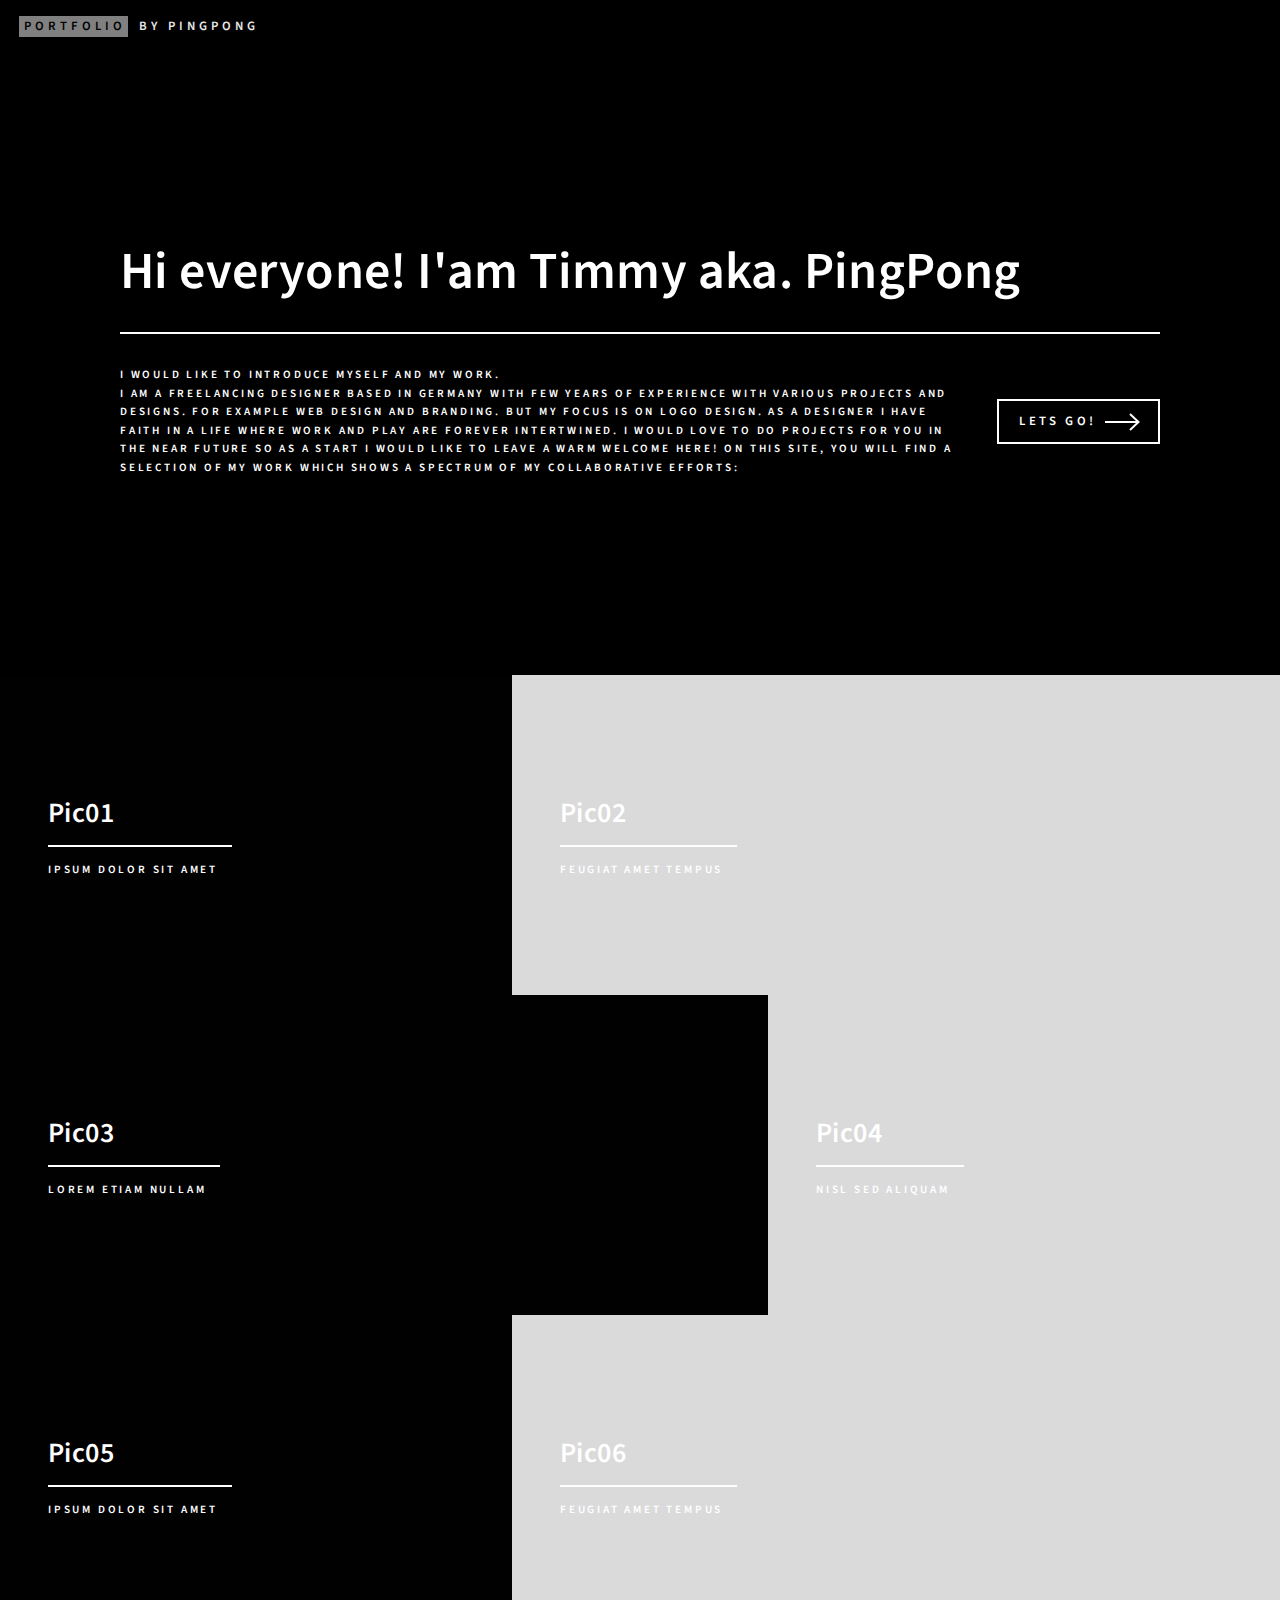
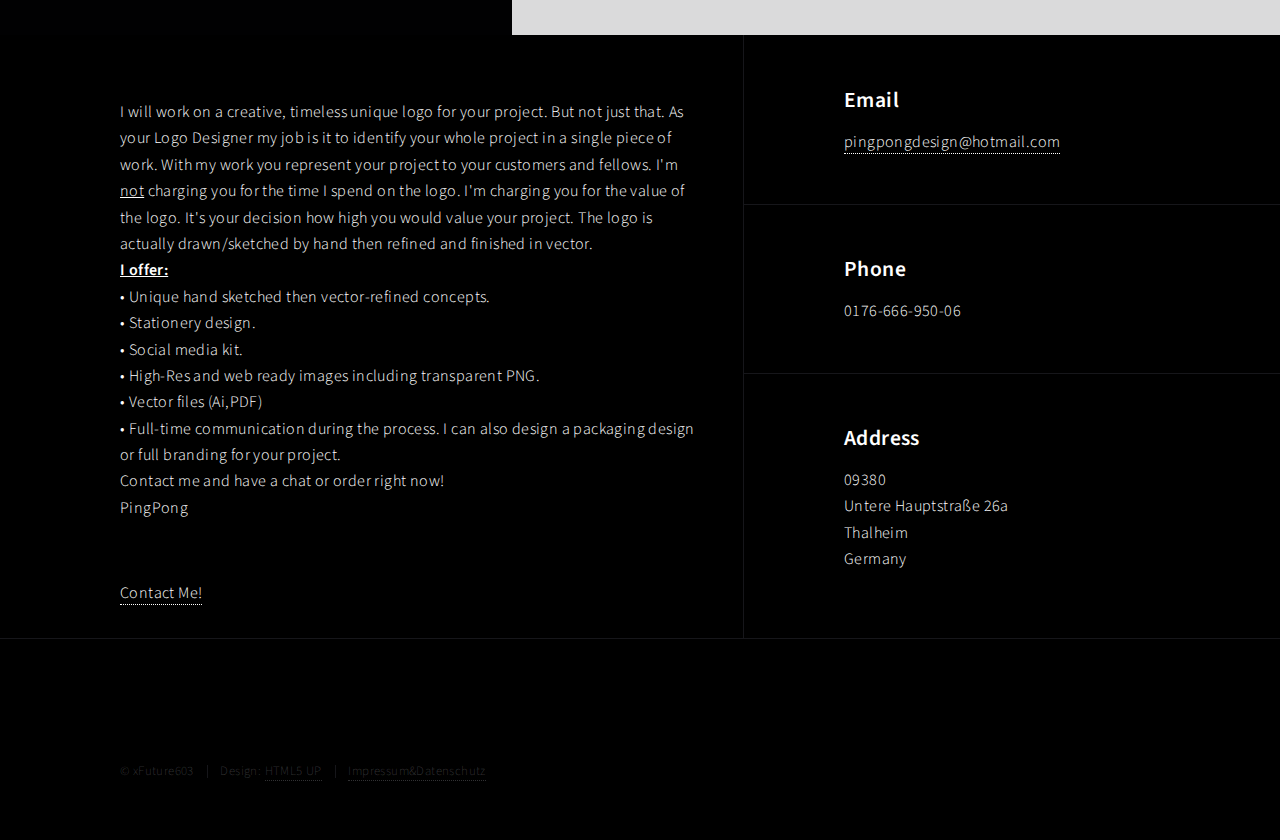
==== index.html @ eb021170 "made some final changes" ====
<!DOCTYPE HTML>
<html>
<head>
    <title>PingPong Designs</title>
	<meta charset="utf-8" />
    <meta name="viewport" content="width=device-width, initial-scale=1, user-scalable=no" />
    <meta name="Editor" content="Daniel 'xFuture' Uhlmann"/>
    <link rel="stylesheet" href="assets/css/main.css" />
    <link rel="shortcut icon" href="images/pingpongfav.ico">
</head>
<body>
    <!-- Wrapper -->
    <div id="wrapper">
    
    <!-- Header -->
	<header id="header" class="alt">
        <a href="index.html" class="logo"><strong>Portfolio</strong> <span>by PingPong</span></a>
    </header>
    
    <!-- Banner -->
    <section id="banner" class="major">
            <div class="inner">
                <header class="major">
                    <h1>Hi everyone!
                        I'am Timmy aka. PingPong</h1>
                </header>
                <div class="content">
                    <p>I would like to introduce myself and my work.
                        <br />
                        I am a freelancing designer based in Germany with
                        few years of experience with various projects and designs. For example web design and branding.
                        But my focus is on logo design.
                        As a Designer I have faith in a life where work and play are forever intertwined.
                        I would love to do projects for you in the near future so as a start I would like to leave a warm welcome here!

                        On this site, you will find a selection of my work which shows a spectrum of my collaborative efforts:</p>
                    <ul class="actions">
                        <li><a href="#one" class="button next scrolly">Lets Go!</a></li>
                    </ul>
                </div>
            </div>
    </section>

    <!-- Main_Teil -->
    <div id="main">

            <!-- Eins -->
                <section id="one" class="tiles">
                    <article>
                        <span class="image">
                            <img src="images/pic01.png" alt="Picture 01" />
                        </span>
                        <header class="major">
                            <h3><a class="link">Pic01</a></h3>
                            <p>Ipsum dolor sit amet</p>
                        </header>
                    </article>
                    <article>
                        <span class="image">
                            <img src="images/pic02.png" alt="" />
                        </span>
                        <header class="major">
                            <h3><a class="link">Pic02</a></h3>
                            <p>feugiat amet tempus</p>
                        </header>
                    </article>
                    <article>
                        <span class="image">
                            <img src="images/pic03.jpg" alt="" />
                        </span>
                        <header class="major">
                            <h3><a class="link">Pic03</a></h3>
                            <p>Lorem etiam nullam</p>
                        </header>
                    </article>
                    <article>
                        <span class="image">
                            <img src="images/pic04.jpg" alt="" />
                        </span>
                        <header class="major">
                            <h3><a class="link">Pic04</a></h3>
                            <p>Nisl sed aliquam</p>
                        </header>
                    </article>
                    <article>
                        <span class="image">
                            <img src="images/pic05.jpg" alt="" />
                        </span>
                        <header class="major">
                            <h3><a class="link">Pic05</a></h3>
                            <p>Ipsum dolor sit amet</p>
                        </header>
                    </article>
                    <article>
                        <span class="image">
                            <img src="images/pic06.jpg" alt="" />
                        </span>
                        <header class="major">
                            <h3><a class="link">Pic06</a></h3>
                            <p>Feugiat amet tempus</p>
                        </header>
                    </article>
                </section>

        </div>
				<!-- Contact -->
                <section id="contact" style="
                background-color: #000000">
					<div class="inner">
						<section>
                            <div class="text">
                                <p>I will work on a creative, timeless unique logo for your project.

                                    But not just that.
                                    As your Logo Designer my job is it to identify your whole project in a single piece of work. 
                                    With my work you represent your project to your customers and fellows.
                                    I'm <u>not</u> charging you for the time I spend on the logo.
                                    I'm charging you for the value of the logo.
                                    It's your decision how high you would value your project.
                                    
                                    The logo is actually drawn/sketched by hand then refined and finished in vector.
                                    <br><strong><u>I offer:</u></strong><br>
                                    • Unique hand sketched then vector-refined concepts.</br>
                                    • Stationery design.<br>
                                    • Social media kit.</br>
                                    • High-Res and web ready images including transparent PNG.<br>
                                    • Vector files (Ai,PDF)</br>
                                    • Full-time communication during the process.
                                    
                                    I can also design a packaging design or full branding for your project.<br>
                                    
                                    Contact me and have a chat or order right now!<br>
                                    PingPong</p></br>
                            <!--<form action="mailto:pingpongdesign@hotmail.com" method="GET">-->
                            <a href="mailto:pingpongdesign@hotmail.com?subject=I%20just%20wanna%20says%20Hi!&amp;body=Let%20me%20know%20what%20you%20think..." class="btn btn-primary btn-round">
                                    <i class="fa fa-envelope"></i> Contact Me!
                            </a>
                                <!--<input type="submit" value="Write me an email!" />-->
                            <!--</form>-->

						</section>
						<section class="split">
							<section>
								<div class="contact-method">
									<span class="icon alt fa-envelope"></span>
									<h3>Email</h3>
									<a target="_top" href="mailto:pingpongdesign@hotmail.com">pingpongdesign@hotmail.com</a>
								</div>
							</section>
						<section>
								<div class="contact-method">
									<span class="icon alt fa-phone"></span>
									<h3>Phone</h3>
									<span>0176-666-950-06</span>
								</div>
						</section>
						<section>
								<div class="contact-method">
									<span class="icon alt fa-home"></span>
								    <h3>Address</h3>
									<span>09380 <br>Untere Hauptstraße 26a <br />
									Thalheim           <br />
									Germany</span>
								</div>
						</section>
						</section>
					</div>
                </section>
                
                <!-- Footer -->
				<footer id="footer" style="
                background-color: #000000">
                        <div class="inner">
                            <ul class="icons">
                                <li><a href="https://twitter.com/timmee_y" class="icon alt fa-twitter"><span class="label">Twitter</span></a></li>
                                <li><a href="https://www.instagram.com/pingpong_design" class="icon alt fa-instagram"><span class="label">Instagram</span></a></li>
                            </ul>
                            <ul class="copyright">
                                 <li>&copy; xFuture603</li><li>Design: <a href="https://html5up.net">HTML5 UP</a></li><li><a href="impressum.html">Impressum&Datenschutz</a>
                            </ul>
                        </div>
                </footer>
    
    </div>

    <!-- Scripts -->
	<script src="assets/js/jquery.min.js"></script>
	<script src="assets/js/jquery.scrolly.min.js"></script>
	<script src="assets/js/jquery.scrollex.min.js"></script>
	<script src="assets/js/skel.min.js"></script>
	<script src="assets/js/util.js"></script>
    <script src="assets/js/main.js"></script>

</body>
</html>
---- assets/css/main.css ----
@import url(font-awesome.min.css);
@import url("https://fonts.googleapis.com/css?family=Source+Sans+Pro:300,300italic,600,600italic");


/* Reset */

	html, body, div, span, applet, object, iframe, h1, h2, h3, h4, h5, h6, p, blockquote, pre, a, abbr, acronym, address, big, cite, code, del, dfn, em, img, ins, kbd, q, s, samp, small, strike, strong, sub, sup, tt, var, b, u, i, center, dl, dt, dd, ol, ul, li, fieldset, form, label, legend, table, caption, tbody, tfoot, thead, tr, th, td, article, aside, canvas, details, embed, figure, figcaption, footer, header, hgroup, menu, nav, output, ruby, section, summary, time, mark, audio, video {
		margin: 0;
		padding: 0;
		border: 0;
		font-size: 100%;
		font: inherit;
		vertical-align: baseline;
	}

	article, aside, details, figcaption, figure, footer, header, hgroup, menu, nav, section {
		display: block;
	}

	body {
		line-height: 1;
	}

	ol, ul {
		list-style: none;
	}

	blockquote, q {
		quotes: none;
	}

	blockquote:before, blockquote:after, q:before, q:after {
		content: '';
		content: none;
	}

	table {
		border-collapse: collapse;
		border-spacing: 0;
	}

	body {
		-webkit-text-size-adjust: none;
	}

/* Box Model */

	*, *:before, *:after {
		-moz-box-sizing: border-box;
		-webkit-box-sizing: border-box;
		box-sizing: border-box;
	}

/* Grid */

	.row {
		border-bottom: solid 1px transparent;
		-moz-box-sizing: border-box;
		-webkit-box-sizing: border-box;
		box-sizing: border-box;
	}

	.row > * {
		float: left;
		-moz-box-sizing: border-box;
		-webkit-box-sizing: border-box;
		box-sizing: border-box;
	}

	.row:after, .row:before {
		content: '';
		display: block;
		clear: both;
		height: 0;
	}

	.row.uniform > * > :first-child {
		margin-top: 0;
	}

	.row.uniform > * > :last-child {
		margin-bottom: 0;
	}

	.row.\30 \25 > * {
		padding: 0 0 0 0em;
	}

	.row.\30 \25 {
		margin: 0 0 -1px 0em;
	}

	.row.uniform.\30 \25 > * {
		padding: 0em 0 0 0em;
	}

	.row.uniform.\30 \25 {
		margin: 0em 0 -1px 0em;
	}

	.row > * {
		padding: 0 0 0 2em;
	}

	.row {
		margin: 0 0 -1px -2em;
	}

	.row.uniform > * {
		padding: 2em 0 0 2em;
	}

	.row.uniform {
		margin: -2em 0 -1px -2em;
	}

	.row.\32 00\25 > * {
		padding: 0 0 0 4em;
	}

	.row.\32 00\25 {
		margin: 0 0 -1px -4em;
	}

	.row.uniform.\32 00\25 > * {
		padding: 4em 0 0 4em;
	}

	.row.uniform.\32 00\25 {
		margin: -4em 0 -1px -4em;
	}

	.row.\31 50\25 > * {
		padding: 0 0 0 3em;
	}

	.row.\31 50\25 {
		margin: 0 0 -1px -3em;
	}

	.row.uniform.\31 50\25 > * {
		padding: 3em 0 0 3em;
	}

	.row.uniform.\31 50\25 {
		margin: -3em 0 -1px -3em;
	}

	.row.\35 0\25 > * {
		padding: 0 0 0 1em;
	}

	.row.\35 0\25 {
		margin: 0 0 -1px -1em;
	}

	.row.uniform.\35 0\25 > * {
		padding: 1em 0 0 1em;
	}

	.row.uniform.\35 0\25 {
		margin: -1em 0 -1px -1em;
	}

	.row.\32 5\25 > * {
		padding: 0 0 0 0.5em;
	}

	.row.\32 5\25 {
		margin: 0 0 -1px -0.5em;
	}

	.row.uniform.\32 5\25 > * {
		padding: 0.5em 0 0 0.5em;
	}

	.row.uniform.\32 5\25 {
		margin: -0.5em 0 -1px -0.5em;
	}

	.\31 2u, .\31 2u\24 {
		width: 100%;
		clear: none;
		margin-left: 0;
	}

	.\31 1u, .\31 1u\24 {
		width: 91.6666666667%;
		clear: none;
		margin-left: 0;
	}

	.\31 0u, .\31 0u\24 {
		width: 83.3333333333%;
		clear: none;
		margin-left: 0;
	}

	.\39 u, .\39 u\24 {
		width: 75%;
		clear: none;
		margin-left: 0;
	}

	.\38 u, .\38 u\24 {
		width: 66.6666666667%;
		clear: none;
		margin-left: 0;
	}

	.\37 u, .\37 u\24 {
		width: 58.3333333333%;
		clear: none;
		margin-left: 0;
	}

	.\36 u, .\36 u\24 {
		width: 50%;
		clear: none;
		margin-left: 0;
	}

	.\35 u, .\35 u\24 {
		width: 41.6666666667%;
		clear: none;
		margin-left: 0;
	}

	.\34 u, .\34 u\24 {
		width: 33.3333333333%;
		clear: none;
		margin-left: 0;
	}

	.\33 u, .\33 u\24 {
		width: 25%;
		clear: none;
		margin-left: 0;
	}

	.\32 u, .\32 u\24 {
		width: 16.6666666667%;
		clear: none;
		margin-left: 0;
	}

	.\31 u, .\31 u\24 {
		width: 8.3333333333%;
		clear: none;
		margin-left: 0;
	}

	.\31 2u\24 + *,
	.\31 1u\24 + *,
	.\31 0u\24 + *,
	.\39 u\24 + *,
	.\38 u\24 + *,
	.\37 u\24 + *,
	.\36 u\24 + *,
	.\35 u\24 + *,
	.\34 u\24 + *,
	.\33 u\24 + *,
	.\32 u\24 + *,
	.\31 u\24 + * {
		clear: left;
	}

	.\-11u {
		margin-left: 91.66667%;
	}

	.\-10u {
		margin-left: 83.33333%;
	}

	.\-9u {
		margin-left: 75%;
	}

	.\-8u {
		margin-left: 66.66667%;
	}

	.\-7u {
		margin-left: 58.33333%;
	}

	.\-6u {
		margin-left: 50%;
	}

	.\-5u {
		margin-left: 41.66667%;
	}

	.\-4u {
		margin-left: 33.33333%;
	}

	.\-3u {
		margin-left: 25%;
	}

	.\-2u {
		margin-left: 16.66667%;
	}

	.\-1u {
		margin-left: 8.33333%;
	}

	@media screen and (max-width: 1680px) {

		.row > * {
			padding: 0 0 0 2em;
		}

		.row {
			margin: 0 0 -1px -2em;
		}

		.row.uniform > * {
			padding: 2em 0 0 2em;
		}

		.row.uniform {
			margin: -2em 0 -1px -2em;
		}

		.row.\32 00\25 > * {
			padding: 0 0 0 4em;
		}

		.row.\32 00\25 {
			margin: 0 0 -1px -4em;
		}

		.row.uniform.\32 00\25 > * {
			padding: 4em 0 0 4em;
		}

		.row.uniform.\32 00\25 {
			margin: -4em 0 -1px -4em;
		}

		.row.\31 50\25 > * {
			padding: 0 0 0 3em;
		}

		.row.\31 50\25 {
			margin: 0 0 -1px -3em;
		}

		.row.uniform.\31 50\25 > * {
			padding: 3em 0 0 3em;
		}

		.row.uniform.\31 50\25 {
			margin: -3em 0 -1px -3em;
		}

		.row.\35 0\25 > * {
			padding: 0 0 0 1em;
		}

		.row.\35 0\25 {
			margin: 0 0 -1px -1em;
		}

		.row.uniform.\35 0\25 > * {
			padding: 1em 0 0 1em;
		}

		.row.uniform.\35 0\25 {
			margin: -1em 0 -1px -1em;
		}

		.row.\32 5\25 > * {
			padding: 0 0 0 0.5em;
		}

		.row.\32 5\25 {
			margin: 0 0 -1px -0.5em;
		}

		.row.uniform.\32 5\25 > * {
			padding: 0.5em 0 0 0.5em;
		}

		.row.uniform.\32 5\25 {
			margin: -0.5em 0 -1px -0.5em;
		}

		.\31 2u\28xlarge\29, .\31 2u\24\28xlarge\29 {
			width: 100%;
			clear: none;
			margin-left: 0;
		}

		.\31 1u\28xlarge\29, .\31 1u\24\28xlarge\29 {
			width: 91.6666666667%;
			clear: none;
			margin-left: 0;
		}

		.\31 0u\28xlarge\29, .\31 0u\24\28xlarge\29 {
			width: 83.3333333333%;
			clear: none;
			margin-left: 0;
		}

		.\39 u\28xlarge\29, .\39 u\24\28xlarge\29 {
			width: 75%;
			clear: none;
			margin-left: 0;
		}

		.\38 u\28xlarge\29, .\38 u\24\28xlarge\29 {
			width: 66.6666666667%;
			clear: none;
			margin-left: 0;
		}

		.\37 u\28xlarge\29, .\37 u\24\28xlarge\29 {
			width: 58.3333333333%;
			clear: none;
			margin-left: 0;
		}

		.\36 u\28xlarge\29, .\36 u\24\28xlarge\29 {
			width: 50%;
			clear: none;
			margin-left: 0;
		}

		.\35 u\28xlarge\29, .\35 u\24\28xlarge\29 {
			width: 41.6666666667%;
			clear: none;
			margin-left: 0;
		}

		.\34 u\28xlarge\29, .\34 u\24\28xlarge\29 {
			width: 33.3333333333%;
			clear: none;
			margin-left: 0;
		}

		.\33 u\28xlarge\29, .\33 u\24\28xlarge\29 {
			width: 25%;
			clear: none;
			margin-left: 0;
		}

		.\32 u\28xlarge\29, .\32 u\24\28xlarge\29 {
			width: 16.6666666667%;
			clear: none;
			margin-left: 0;
		}

		.\31 u\28xlarge\29, .\31 u\24\28xlarge\29 {
			width: 8.3333333333%;
			clear: none;
			margin-left: 0;
		}

		.\31 2u\24\28xlarge\29 + *,
		.\31 1u\24\28xlarge\29 + *,
		.\31 0u\24\28xlarge\29 + *,
		.\39 u\24\28xlarge\29 + *,
		.\38 u\24\28xlarge\29 + *,
		.\37 u\24\28xlarge\29 + *,
		.\36 u\24\28xlarge\29 + *,
		.\35 u\24\28xlarge\29 + *,
		.\34 u\24\28xlarge\29 + *,
		.\33 u\24\28xlarge\29 + *,
		.\32 u\24\28xlarge\29 + *,
		.\31 u\24\28xlarge\29 + * {
			clear: left;
		}

		.\-11u\28xlarge\29 {
			margin-left: 91.66667%;
		}

		.\-10u\28xlarge\29 {
			margin-left: 83.33333%;
		}

		.\-9u\28xlarge\29 {
			margin-left: 75%;
		}

		.\-8u\28xlarge\29 {
			margin-left: 66.66667%;
		}

		.\-7u\28xlarge\29 {
			margin-left: 58.33333%;
		}

		.\-6u\28xlarge\29 {
			margin-left: 50%;
		}

		.\-5u\28xlarge\29 {
			margin-left: 41.66667%;
		}

		.\-4u\28xlarge\29 {
			margin-left: 33.33333%;
		}

		.\-3u\28xlarge\29 {
			margin-left: 25%;
		}

		.\-2u\28xlarge\29 {
			margin-left: 16.66667%;
		}

		.\-1u\28xlarge\29 {
			margin-left: 8.33333%;
		}

	}

	@media screen and (max-width: 1280px) {

		.row > * {
			padding: 0 0 0 1.5em;
		}

		.row {
			margin: 0 0 -1px -1.5em;
		}

		.row.uniform > * {
			padding: 1.5em 0 0 1.5em;
		}

		.row.uniform {
			margin: -1.5em 0 -1px -1.5em;
		}

		.row.\32 00\25 > * {
			padding: 0 0 0 3em;
		}

		.row.\32 00\25 {
			margin: 0 0 -1px -3em;
		}

		.row.uniform.\32 00\25 > * {
			padding: 3em 0 0 3em;
		}

		.row.uniform.\32 00\25 {
			margin: -3em 0 -1px -3em;
		}

		.row.\31 50\25 > * {
			padding: 0 0 0 2.25em;
		}

		.row.\31 50\25 {
			margin: 0 0 -1px -2.25em;
		}

		.row.uniform.\31 50\25 > * {
			padding: 2.25em 0 0 2.25em;
		}

		.row.uniform.\31 50\25 {
			margin: -2.25em 0 -1px -2.25em;
		}

		.row.\35 0\25 > * {
			padding: 0 0 0 0.75em;
		}

		.row.\35 0\25 {
			margin: 0 0 -1px -0.75em;
		}

		.row.uniform.\35 0\25 > * {
			padding: 0.75em 0 0 0.75em;
		}

		.row.uniform.\35 0\25 {
			margin: -0.75em 0 -1px -0.75em;
		}

		.row.\32 5\25 > * {
			padding: 0 0 0 0.375em;
		}

		.row.\32 5\25 {
			margin: 0 0 -1px -0.375em;
		}

		.row.uniform.\32 5\25 > * {
			padding: 0.375em 0 0 0.375em;
		}

		.row.uniform.\32 5\25 {
			margin: -0.375em 0 -1px -0.375em;
		}

		.\31 2u\28large\29, .\31 2u\24\28large\29 {
			width: 100%;
			clear: none;
			margin-left: 0;
		}

		.\31 1u\28large\29, .\31 1u\24\28large\29 {
			width: 91.6666666667%;
			clear: none;
			margin-left: 0;
		}

		.\31 0u\28large\29, .\31 0u\24\28large\29 {
			width: 83.3333333333%;
			clear: none;
			margin-left: 0;
		}

		.\39 u\28large\29, .\39 u\24\28large\29 {
			width: 75%;
			clear: none;
			margin-left: 0;
		}

		.\38 u\28large\29, .\38 u\24\28large\29 {
			width: 66.6666666667%;
			clear: none;
			margin-left: 0;
		}

		.\37 u\28large\29, .\37 u\24\28large\29 {
			width: 58.3333333333%;
			clear: none;
			margin-left: 0;
		}

		.\36 u\28large\29, .\36 u\24\28large\29 {
			width: 50%;
			clear: none;
			margin-left: 0;
		}

		.\35 u\28large\29, .\35 u\24\28large\29 {
			width: 41.6666666667%;
			clear: none;
			margin-left: 0;
		}

		.\34 u\28large\29, .\34 u\24\28large\29 {
			width: 33.3333333333%;
			clear: none;
			margin-left: 0;
		}

		.\33 u\28large\29, .\33 u\24\28large\29 {
			width: 25%;
			clear: none;
			margin-left: 0;
		}

		.\32 u\28large\29, .\32 u\24\28large\29 {
			width: 16.6666666667%;
			clear: none;
			margin-left: 0;
		}

		.\31 u\28large\29, .\31 u\24\28large\29 {
			width: 8.3333333333%;
			clear: none;
			margin-left: 0;
		}

		.\31 2u\24\28large\29 + *,
		.\31 1u\24\28large\29 + *,
		.\31 0u\24\28large\29 + *,
		.\39 u\24\28large\29 + *,
		.\38 u\24\28large\29 + *,
		.\37 u\24\28large\29 + *,
		.\36 u\24\28large\29 + *,
		.\35 u\24\28large\29 + *,
		.\34 u\24\28large\29 + *,
		.\33 u\24\28large\29 + *,
		.\32 u\24\28large\29 + *,
		.\31 u\24\28large\29 + * {
			clear: left;
		}

		.\-11u\28large\29 {
			margin-left: 91.66667%;
		}

		.\-10u\28large\29 {
			margin-left: 83.33333%;
		}

		.\-9u\28large\29 {
			margin-left: 75%;
		}

		.\-8u\28large\29 {
			margin-left: 66.66667%;
		}

		.\-7u\28large\29 {
			margin-left: 58.33333%;
		}

		.\-6u\28large\29 {
			margin-left: 50%;
		}

		.\-5u\28large\29 {
			margin-left: 41.66667%;
		}

		.\-4u\28large\29 {
			margin-left: 33.33333%;
		}

		.\-3u\28large\29 {
			margin-left: 25%;
		}

		.\-2u\28large\29 {
			margin-left: 16.66667%;
		}

		.\-1u\28large\29 {
			margin-left: 8.33333%;
		}

	}

	@media screen and (max-width: 980px) {

		.row > * {
			padding: 0 0 0 1.5em;
		}

		.row {
			margin: 0 0 -1px -1.5em;
		}

		.row.uniform > * {
			padding: 1.5em 0 0 1.5em;
		}

		.row.uniform {
			margin: -1.5em 0 -1px -1.5em;
		}

		.row.\32 00\25 > * {
			padding: 0 0 0 3em;
		}

		.row.\32 00\25 {
			margin: 0 0 -1px -3em;
		}

		.row.uniform.\32 00\25 > * {
			padding: 3em 0 0 3em;
		}

		.row.uniform.\32 00\25 {
			margin: -3em 0 -1px -3em;
		}

		.row.\31 50\25 > * {
			padding: 0 0 0 2.25em;
		}

		.row.\31 50\25 {
			margin: 0 0 -1px -2.25em;
		}

		.row.uniform.\31 50\25 > * {
			padding: 2.25em 0 0 2.25em;
		}

		.row.uniform.\31 50\25 {
			margin: -2.25em 0 -1px -2.25em;
		}

		.row.\35 0\25 > * {
			padding: 0 0 0 0.75em;
		}

		.row.\35 0\25 {
			margin: 0 0 -1px -0.75em;
		}

		.row.uniform.\35 0\25 > * {
			padding: 0.75em 0 0 0.75em;
		}

		.row.uniform.\35 0\25 {
			margin: -0.75em 0 -1px -0.75em;
		}

		.row.\32 5\25 > * {
			padding: 0 0 0 0.375em;
		}

		.row.\32 5\25 {
			margin: 0 0 -1px -0.375em;
		}

		.row.uniform.\32 5\25 > * {
			padding: 0.375em 0 0 0.375em;
		}

		.row.uniform.\32 5\25 {
			margin: -0.375em 0 -1px -0.375em;
		}

		.\31 2u\28medium\29, .\31 2u\24\28medium\29 {
			width: 100%;
			clear: none;
			margin-left: 0;
		}

		.\31 1u\28medium\29, .\31 1u\24\28medium\29 {
			width: 91.6666666667%;
			clear: none;
			margin-left: 0;
		}

		.\31 0u\28medium\29, .\31 0u\24\28medium\29 {
			width: 83.3333333333%;
			clear: none;
			margin-left: 0;
		}

		.\39 u\28medium\29, .\39 u\24\28medium\29 {
			width: 75%;
			clear: none;
			margin-left: 0;
		}

		.\38 u\28medium\29, .\38 u\24\28medium\29 {
			width: 66.6666666667%;
			clear: none;
			margin-left: 0;
		}

		.\37 u\28medium\29, .\37 u\24\28medium\29 {
			width: 58.3333333333%;
			clear: none;
			margin-left: 0;
		}

		.\36 u\28medium\29, .\36 u\24\28medium\29 {
			width: 50%;
			clear: none;
			margin-left: 0;
		}

		.\35 u\28medium\29, .\35 u\24\28medium\29 {
			width: 41.6666666667%;
			clear: none;
			margin-left: 0;
		}

		.\34 u\28medium\29, .\34 u\24\28medium\29 {
			width: 33.3333333333%;
			clear: none;
			margin-left: 0;
		}

		.\33 u\28medium\29, .\33 u\24\28medium\29 {
			width: 25%;
			clear: none;
			margin-left: 0;
		}

		.\32 u\28medium\29, .\32 u\24\28medium\29 {
			width: 16.6666666667%;
			clear: none;
			margin-left: 0;
		}

		.\31 u\28medium\29, .\31 u\24\28medium\29 {
			width: 8.3333333333%;
			clear: none;
			margin-left: 0;
		}

		.\31 2u\24\28medium\29 + *,
		.\31 1u\24\28medium\29 + *,
		.\31 0u\24\28medium\29 + *,
		.\39 u\24\28medium\29 + *,
		.\38 u\24\28medium\29 + *,
		.\37 u\24\28medium\29 + *,
		.\36 u\24\28medium\29 + *,
		.\35 u\24\28medium\29 + *,
		.\34 u\24\28medium\29 + *,
		.\33 u\24\28medium\29 + *,
		.\32 u\24\28medium\29 + *,
		.\31 u\24\28medium\29 + * {
			clear: left;
		}

		.\-11u\28medium\29 {
			margin-left: 91.66667%;
		}

		.\-10u\28medium\29 {
			margin-left: 83.33333%;
		}

		.\-9u\28medium\29 {
			margin-left: 75%;
		}

		.\-8u\28medium\29 {
			margin-left: 66.66667%;
		}

		.\-7u\28medium\29 {
			margin-left: 58.33333%;
		}

		.\-6u\28medium\29 {
			margin-left: 50%;
		}

		.\-5u\28medium\29 {
			margin-left: 41.66667%;
		}

		.\-4u\28medium\29 {
			margin-left: 33.33333%;
		}

		.\-3u\28medium\29 {
			margin-left: 25%;
		}

		.\-2u\28medium\29 {
			margin-left: 16.66667%;
		}

		.\-1u\28medium\29 {
			margin-left: 8.33333%;
		}

	}

	@media screen and (max-width: 736px) {

		.row > * {
			padding: 0 0 0 1.25em;
		}

		.row {
			margin: 0 0 -1px -1.25em;
		}

		.row.uniform > * {
			padding: 1.25em 0 0 1.25em;
		}

		.row.uniform {
			margin: -1.25em 0 -1px -1.25em;
		}

		.row.\32 00\25 > * {
			padding: 0 0 0 2.5em;
		}

		.row.\32 00\25 {
			margin: 0 0 -1px -2.5em;
		}

		.row.uniform.\32 00\25 > * {
			padding: 2.5em 0 0 2.5em;
		}

		.row.uniform.\32 00\25 {
			margin: -2.5em 0 -1px -2.5em;
		}

		.row.\31 50\25 > * {
			padding: 0 0 0 1.875em;
		}

		.row.\31 50\25 {
			margin: 0 0 -1px -1.875em;
		}

		.row.uniform.\31 50\25 > * {
			padding: 1.875em 0 0 1.875em;
		}

		.row.uniform.\31 50\25 {
			margin: -1.875em 0 -1px -1.875em;
		}

		.row.\35 0\25 > * {
			padding: 0 0 0 0.625em;
		}

		.row.\35 0\25 {
			margin: 0 0 -1px -0.625em;
		}

		.row.uniform.\35 0\25 > * {
			padding: 0.625em 0 0 0.625em;
		}

		.row.uniform.\35 0\25 {
			margin: -0.625em 0 -1px -0.625em;
		}

		.row.\32 5\25 > * {
			padding: 0 0 0 0.3125em;
		}

		.row.\32 5\25 {
			margin: 0 0 -1px -0.3125em;
		}

		.row.uniform.\32 5\25 > * {
			padding: 0.3125em 0 0 0.3125em;
		}

		.row.uniform.\32 5\25 {
			margin: -0.3125em 0 -1px -0.3125em;
		}

		.\31 2u\28small\29, .\31 2u\24\28small\29 {
			width: 100%;
			clear: none;
			margin-left: 0;
		}

		.\31 1u\28small\29, .\31 1u\24\28small\29 {
			width: 91.6666666667%;
			clear: none;
			margin-left: 0;
		}

		.\31 0u\28small\29, .\31 0u\24\28small\29 {
			width: 83.3333333333%;
			clear: none;
			margin-left: 0;
		}

		.\39 u\28small\29, .\39 u\24\28small\29 {
			width: 75%;
			clear: none;
			margin-left: 0;
		}

		.\38 u\28small\29, .\38 u\24\28small\29 {
			width: 66.6666666667%;
			clear: none;
			margin-left: 0;
		}

		.\37 u\28small\29, .\37 u\24\28small\29 {
			width: 58.3333333333%;
			clear: none;
			margin-left: 0;
		}

		.\36 u\28small\29, .\36 u\24\28small\29 {
			width: 50%;
			clear: none;
			margin-left: 0;
		}

		.\35 u\28small\29, .\35 u\24\28small\29 {
			width: 41.6666666667%;
			clear: none;
			margin-left: 0;
		}

		.\34 u\28small\29, .\34 u\24\28small\29 {
			width: 33.3333333333%;
			clear: none;
			margin-left: 0;
		}

		.\33 u\28small\29, .\33 u\24\28small\29 {
			width: 25%;
			clear: none;
			margin-left: 0;
		}

		.\32 u\28small\29, .\32 u\24\28small\29 {
			width: 16.6666666667%;
			clear: none;
			margin-left: 0;
		}

		.\31 u\28small\29, .\31 u\24\28small\29 {
			width: 8.3333333333%;
			clear: none;
			margin-left: 0;
		}

		.\31 2u\24\28small\29 + *,
		.\31 1u\24\28small\29 + *,
		.\31 0u\24\28small\29 + *,
		.\39 u\24\28small\29 + *,
		.\38 u\24\28small\29 + *,
		.\37 u\24\28small\29 + *,
		.\36 u\24\28small\29 + *,
		.\35 u\24\28small\29 + *,
		.\34 u\24\28small\29 + *,
		.\33 u\24\28small\29 + *,
		.\32 u\24\28small\29 + *,
		.\31 u\24\28small\29 + * {
			clear: left;
		}

		.\-11u\28small\29 {
			margin-left: 91.66667%;
		}

		.\-10u\28small\29 {
			margin-left: 83.33333%;
		}

		.\-9u\28small\29 {
			margin-left: 75%;
		}

		.\-8u\28small\29 {
			margin-left: 66.66667%;
		}

		.\-7u\28small\29 {
			margin-left: 58.33333%;
		}

		.\-6u\28small\29 {
			margin-left: 50%;
		}

		.\-5u\28small\29 {
			margin-left: 41.66667%;
		}

		.\-4u\28small\29 {
			margin-left: 33.33333%;
		}

		.\-3u\28small\29 {
			margin-left: 25%;
		}

		.\-2u\28small\29 {
			margin-left: 16.66667%;
		}

		.\-1u\28small\29 {
			margin-left: 8.33333%;
		}

	}

	@media screen and (max-width: 480px) {

		.row > * {
			padding: 0 0 0 1.25em;
		}

		.row {
			margin: 0 0 -1px -1.25em;
		}

		.row.uniform > * {
			padding: 1.25em 0 0 1.25em;
		}

		.row.uniform {
			margin: -1.25em 0 -1px -1.25em;
		}

		.row.\32 00\25 > * {
			padding: 0 0 0 2.5em;
		}

		.row.\32 00\25 {
			margin: 0 0 -1px -2.5em;
		}

		.row.uniform.\32 00\25 > * {
			padding: 2.5em 0 0 2.5em;
		}

		.row.uniform.\32 00\25 {
			margin: -2.5em 0 -1px -2.5em;
		}

		.row.\31 50\25 > * {
			padding: 0 0 0 1.875em;
		}

		.row.\31 50\25 {
			margin: 0 0 -1px -1.875em;
		}

		.row.uniform.\31 50\25 > * {
			padding: 1.875em 0 0 1.875em;
		}

		.row.uniform.\31 50\25 {
			margin: -1.875em 0 -1px -1.875em;
		}

		.row.\35 0\25 > * {
			padding: 0 0 0 0.625em;
		}

		.row.\35 0\25 {
			margin: 0 0 -1px -0.625em;
		}

		.row.uniform.\35 0\25 > * {
			padding: 0.625em 0 0 0.625em;
		}

		.row.uniform.\35 0\25 {
			margin: -0.625em 0 -1px -0.625em;
		}

		.row.\32 5\25 > * {
			padding: 0 0 0 0.3125em;
		}

		.row.\32 5\25 {
			margin: 0 0 -1px -0.3125em;
		}

		.row.uniform.\32 5\25 > * {
			padding: 0.3125em 0 0 0.3125em;
		}

		.row.uniform.\32 5\25 {
			margin: -0.3125em 0 -1px -0.3125em;
		}

		.\31 2u\28xsmall\29, .\31 2u\24\28xsmall\29 {
			width: 100%;
			clear: none;
			margin-left: 0;
		}

		.\31 1u\28xsmall\29, .\31 1u\24\28xsmall\29 {
			width: 91.6666666667%;
			clear: none;
			margin-left: 0;
		}

		.\31 0u\28xsmall\29, .\31 0u\24\28xsmall\29 {
			width: 83.3333333333%;
			clear: none;
			margin-left: 0;
		}

		.\39 u\28xsmall\29, .\39 u\24\28xsmall\29 {
			width: 75%;
			clear: none;
			margin-left: 0;
		}

		.\38 u\28xsmall\29, .\38 u\24\28xsmall\29 {
			width: 66.6666666667%;
			clear: none;
			margin-left: 0;
		}

		.\37 u\28xsmall\29, .\37 u\24\28xsmall\29 {
			width: 58.3333333333%;
			clear: none;
			margin-left: 0;
		}

		.\36 u\28xsmall\29, .\36 u\24\28xsmall\29 {
			width: 50%;
			clear: none;
			margin-left: 0;
		}

		.\35 u\28xsmall\29, .\35 u\24\28xsmall\29 {
			width: 41.6666666667%;
			clear: none;
			margin-left: 0;
		}

		.\34 u\28xsmall\29, .\34 u\24\28xsmall\29 {
			width: 33.3333333333%;
			clear: none;
			margin-left: 0;
		}

		.\33 u\28xsmall\29, .\33 u\24\28xsmall\29 {
			width: 25%;
			clear: none;
			margin-left: 0;
		}

		.\32 u\28xsmall\29, .\32 u\24\28xsmall\29 {
			width: 16.6666666667%;
			clear: none;
			margin-left: 0;
		}

		.\31 u\28xsmall\29, .\31 u\24\28xsmall\29 {
			width: 8.3333333333%;
			clear: none;
			margin-left: 0;
		}

		.\31 2u\24\28xsmall\29 + *,
		.\31 1u\24\28xsmall\29 + *,
		.\31 0u\24\28xsmall\29 + *,
		.\39 u\24\28xsmall\29 + *,
		.\38 u\24\28xsmall\29 + *,
		.\37 u\24\28xsmall\29 + *,
		.\36 u\24\28xsmall\29 + *,
		.\35 u\24\28xsmall\29 + *,
		.\34 u\24\28xsmall\29 + *,
		.\33 u\24\28xsmall\29 + *,
		.\32 u\24\28xsmall\29 + *,
		.\31 u\24\28xsmall\29 + * {
			clear: left;
		}

		.\-11u\28xsmall\29 {
			margin-left: 91.66667%;
		}

		.\-10u\28xsmall\29 {
			margin-left: 83.33333%;
		}

		.\-9u\28xsmall\29 {
			margin-left: 75%;
		}

		.\-8u\28xsmall\29 {
			margin-left: 66.66667%;
		}

		.\-7u\28xsmall\29 {
			margin-left: 58.33333%;
		}

		.\-6u\28xsmall\29 {
			margin-left: 50%;
		}

		.\-5u\28xsmall\29 {
			margin-left: 41.66667%;
		}

		.\-4u\28xsmall\29 {
			margin-left: 33.33333%;
		}

		.\-3u\28xsmall\29 {
			margin-left: 25%;
		}

		.\-2u\28xsmall\29 {
			margin-left: 16.66667%;
		}

		.\-1u\28xsmall\29 {
			margin-left: 8.33333%;
		}

	}

	@media screen and (max-width: 360px) {

		.row > * {
			padding: 0 0 0 1.25em;
		}

		.row {
			margin: 0 0 -1px -1.25em;
		}

		.row.uniform > * {
			padding: 1.25em 0 0 1.25em;
		}

		.row.uniform {
			margin: -1.25em 0 -1px -1.25em;
		}

		.row.\32 00\25 > * {
			padding: 0 0 0 2.5em;
		}

		.row.\32 00\25 {
			margin: 0 0 -1px -2.5em;
		}

		.row.uniform.\32 00\25 > * {
			padding: 2.5em 0 0 2.5em;
		}

		.row.uniform.\32 00\25 {
			margin: -2.5em 0 -1px -2.5em;
		}

		.row.\31 50\25 > * {
			padding: 0 0 0 1.875em;
		}

		.row.\31 50\25 {
			margin: 0 0 -1px -1.875em;
		}

		.row.uniform.\31 50\25 > * {
			padding: 1.875em 0 0 1.875em;
		}

		.row.uniform.\31 50\25 {
			margin: -1.875em 0 -1px -1.875em;
		}

		.row.\35 0\25 > * {
			padding: 0 0 0 0.625em;
		}

		.row.\35 0\25 {
			margin: 0 0 -1px -0.625em;
		}

		.row.uniform.\35 0\25 > * {
			padding: 0.625em 0 0 0.625em;
		}

		.row.uniform.\35 0\25 {
			margin: -0.625em 0 -1px -0.625em;
		}

		.row.\32 5\25 > * {
			padding: 0 0 0 0.3125em;
		}

		.row.\32 5\25 {
			margin: 0 0 -1px -0.3125em;
		}

		.row.uniform.\32 5\25 > * {
			padding: 0.3125em 0 0 0.3125em;
		}

		.row.uniform.\32 5\25 {
			margin: -0.3125em 0 -1px -0.3125em;
		}

		.\31 2u\28xxsmall\29, .\31 2u\24\28xxsmall\29 {
			width: 100%;
			clear: none;
			margin-left: 0;
		}

		.\31 1u\28xxsmall\29, .\31 1u\24\28xxsmall\29 {
			width: 91.6666666667%;
			clear: none;
			margin-left: 0;
		}

		.\31 0u\28xxsmall\29, .\31 0u\24\28xxsmall\29 {
			width: 83.3333333333%;
			clear: none;
			margin-left: 0;
		}

		.\39 u\28xxsmall\29, .\39 u\24\28xxsmall\29 {
			width: 75%;
			clear: none;
			margin-left: 0;
		}

		.\38 u\28xxsmall\29, .\38 u\24\28xxsmall\29 {
			width: 66.6666666667%;
			clear: none;
			margin-left: 0;
		}

		.\37 u\28xxsmall\29, .\37 u\24\28xxsmall\29 {
			width: 58.3333333333%;
			clear: none;
			margin-left: 0;
		}

		.\36 u\28xxsmall\29, .\36 u\24\28xxsmall\29 {
			width: 50%;
			clear: none;
			margin-left: 0;
		}

		.\35 u\28xxsmall\29, .\35 u\24\28xxsmall\29 {
			width: 41.6666666667%;
			clear: none;
			margin-left: 0;
		}

		.\34 u\28xxsmall\29, .\34 u\24\28xxsmall\29 {
			width: 33.3333333333%;
			clear: none;
			margin-left: 0;
		}

		.\33 u\28xxsmall\29, .\33 u\24\28xxsmall\29 {
			width: 25%;
			clear: none;
			margin-left: 0;
		}

		.\32 u\28xxsmall\29, .\32 u\24\28xxsmall\29 {
			width: 16.6666666667%;
			clear: none;
			margin-left: 0;
		}

		.\31 u\28xxsmall\29, .\31 u\24\28xxsmall\29 {
			width: 8.3333333333%;
			clear: none;
			margin-left: 0;
		}

		.\31 2u\24\28xxsmall\29 + *,
		.\31 1u\24\28xxsmall\29 + *,
		.\31 0u\24\28xxsmall\29 + *,
		.\39 u\24\28xxsmall\29 + *,
		.\38 u\24\28xxsmall\29 + *,
		.\37 u\24\28xxsmall\29 + *,
		.\36 u\24\28xxsmall\29 + *,
		.\35 u\24\28xxsmall\29 + *,
		.\34 u\24\28xxsmall\29 + *,
		.\33 u\24\28xxsmall\29 + *,
		.\32 u\24\28xxsmall\29 + *,
		.\31 u\24\28xxsmall\29 + * {
			clear: left;
		}

		.\-11u\28xxsmall\29 {
			margin-left: 91.66667%;
		}

		.\-10u\28xxsmall\29 {
			margin-left: 83.33333%;
		}

		.\-9u\28xxsmall\29 {
			margin-left: 75%;
		}

		.\-8u\28xxsmall\29 {
			margin-left: 66.66667%;
		}

		.\-7u\28xxsmall\29 {
			margin-left: 58.33333%;
		}

		.\-6u\28xxsmall\29 {
			margin-left: 50%;
		}

		.\-5u\28xxsmall\29 {
			margin-left: 41.66667%;
		}

		.\-4u\28xxsmall\29 {
			margin-left: 33.33333%;
		}

		.\-3u\28xxsmall\29 {
			margin-left: 25%;
		}

		.\-2u\28xxsmall\29 {
			margin-left: 16.66667%;
		}

		.\-1u\28xxsmall\29 {
			margin-left: 8.33333%;
		}

	}

/* Basic */

	@-ms-viewport {
		width: device-width;
	}

	body {
		-ms-overflow-style: scrollbar;
	}

	@media screen and (max-width: 480px) {

		html, body {
			min-width: 320px;
		}

	}

	body {
		background: #000000;
	}

		body.is-loading *, body.is-loading *:before, body.is-loading *:after {
			-moz-animation: none !important;
			-webkit-animation: none !important;
			-ms-animation: none !important;
			animation: none !important;
			-moz-transition: none !important;
			-webkit-transition: none !important;
			-ms-transition: none !important;
			transition: none !important;
		}

/* Type */

	body, input, select, textarea {
		color: #ffffff;
		font-family: "Source Sans Pro", Helvetica, sans-serif;
		font-size: 17pt;
		font-weight: 300;
		letter-spacing: 0.025em;
		line-height: 1.65;
	}

		@media screen and (max-width: 1680px) {

			body, input, select, textarea {
				font-size: 14pt;
			}

		}

		@media screen and (max-width: 1280px) {

			body, input, select, textarea {
				font-size: 12pt;
			}

		}

		@media screen and (max-width: 360px) {

			body, input, select, textarea {
				font-size: 11pt;
			}

		}

	a {
		-moz-transition: color 0.2s ease-in-out, border-bottom-color 0.2s ease-in-out;
		-webkit-transition: color 0.2s ease-in-out, border-bottom-color 0.2s ease-in-out;
		-ms-transition: color 0.2s ease-in-out, border-bottom-color 0.2s ease-in-out;
		transition: color 0.2s ease-in-out, border-bottom-color 0.2s ease-in-out;
		border-bottom: dotted 1px;
		color: inherit;
		text-decoration: none;
	}

		a:hover {
			border-bottom-color: transparent;
			color: #E8E8E8 !important;
		}

		a:active {
			color: #000000 !important;
		}

	strong, b {
		color: #ffffff;
		font-weight: 600;
	}

	em, i {
		font-style: italic;
	}

	p {
		margin: 0 0 2em 0;
	}

	h1, h2, h3, h4, h5, h6 {
		color: #ffffff;
		font-weight: 600;
		line-height: 1.65;
		margin: 0 0 1em 0;
	}

		h1 a, h2 a, h3 a, h4 a, h5 a, h6 a {
			color: inherit;
			border-bottom: 0;
		}

	h1 {
		font-size: 2.5em;
	}

	h2 {
		font-size: 1.75em;
	}

	h3 {
		font-size: 1.35em;
	}

	h4 {
		font-size: 1.1em;
	}

	h5 {
		font-size: 0.9em;
	}

	h6 {
		font-size: 0.7em;
	}

	@media screen and (max-width: 736px) {

		h1 {
			font-size: 2em;
		}

		h2 {
			font-size: 1.5em;
		}

		h3 {
			font-size: 1.25em;
		}

	}

	sub {
		font-size: 0.8em;
		position: relative;
		top: 0.5em;
	}

	sup {
		font-size: 0.8em;
		position: relative;
		top: -0.5em;
	}

	blockquote {
		border-left: solid 4px rgba(212, 212, 255, 0.1);
		font-style: italic;
		margin: 0 0 2em 0;
		padding: 0.5em 0 0.5em 2em;
	}

	code {
		background: rgba(212, 212, 255, 0.035);
		font-family: "Courier New", monospace;
		font-size: 0.9em;
		margin: 0 0.25em;
		padding: 0.25em 0.65em;
	}

	pre {
		-webkit-overflow-scrolling: touch;
		font-family: "Courier New", monospace;
		font-size: 0.9em;
		margin: 0 0 2em 0;
	}

		pre code {
			display: block;
			line-height: 1.75;
			padding: 1em 1.5em;
			overflow-x: auto;
		}

	hr {
		border: 0;
		border-bottom: solid 1px rgba(212, 212, 255, 0.1);
		margin: 2em 0;
	}

		hr.major {
			margin: 3em 0;
		}

	.align-left {
		text-align: left;
	}

	.align-center {
		text-align: center;
	}

	.align-right {
		text-align: right;
	}

/* Section/Article */

	section.special, article.special {
		text-align: center;
	}

	header.major {
		width: -moz-max-content;
		width: -webkit-max-content;
		width: -ms-max-content;
		width: max-content;
		margin-bottom: 2em;
	}

		header.major > :first-child {
			margin-bottom: 0;
			width: calc(100% + 0.5em);
		}

			header.major > :first-child:after {
				content: '';
				background-color: #ffffff;
				display: block;
				height: 2px;
				margin: 0.325em 0 0.5em 0;
				width: 100%;
			}

		header.major > p {
			font-size: 0.7em;
			font-weight: 600;
			letter-spacing: 0.25em;
			margin-bottom: 0;
			text-transform: uppercase;
		}

		body.is-ie header.major > :first-child:after {
			max-width: 9em;
		}

		body.is-ie header.major > h1:after {
			max-width: 100% !important;
		}

	@media screen and (max-width: 736px) {

		header.major > p br {
			display: none;
		}

	}

/* Form */

	form {
		margin: 0 0 2em 0;
	}

		form .field {
			margin: 0 0 2em 0;
		}

			form .field.half {
				width: 50%;
				float: left;
				padding: 0 0 0 1em;
			}

				form .field.half.first {
					padding: 0 1em 0 0;
				}

		form > .actions {
			margin: 2.5em 0 0 0 !important;
		}

		@media screen and (max-width: 736px) {

			form .field {
				margin: 0 0 1.5em 0;
			}

				form .field.half {
					padding: 0 0 0 0.75em;
				}

					form .field.half.first {
						padding: 0 0.75em 0 0;
					}

			form > .actions {
				margin: 2em 0 0 0 !important;
			}

		}

		@media screen and (max-width: 480px) {

			form .field.half {
				width: 100%;
				float: none;
				padding: 0;
			}

				form .field.half.first {
					padding: 0;
				}

		}

	label {
		color: #ffffff;
		display: block;
		font-size: 0.8em;
		font-weight: 600;
		letter-spacing: 0.25em;
		margin: 0 0 1em 0;
		text-transform: uppercase;
	}

	input[type="text"],
	input[type="password"],
	input[type="email"],
	input[type="tel"],
	input[type="search"],
	input[type="url"],
	select,
	textarea {
		-moz-appearance: none;
		-webkit-appearance: none;
		-ms-appearance: none;
		appearance: none;
		background: rgba(212, 212, 255, 0.035);
		border: none;
		border-radius: 0;
		color: inherit;
		display: block;
		outline: 0;
		padding: 0 1em;
		text-decoration: none;
		width: 100%;
	}

		input[type="text"]:invalid,
		input[type="password"]:invalid,
		input[type="email"]:invalid,
		input[type="tel"]:invalid,
		input[type="search"]:invalid,
		input[type="url"]:invalid,
		select:invalid,
		textarea:invalid {
			box-shadow: none;
		}

		input[type="text"]:focus,
		input[type="password"]:focus,
		input[type="email"]:focus,
		input[type="tel"]:focus,
		input[type="search"]:focus,
		input[type="url"]:focus,
		select:focus,
		textarea:focus {
			border-color: #9bf1ff;
			box-shadow: 0 0 0 2px #9bf1ff;
		}

	.select-wrapper {
		text-decoration: none;
		display: block;
		position: relative;
	}

		.select-wrapper:before {
			-moz-osx-font-smoothing: grayscale;
			-webkit-font-smoothing: antialiased;
			font-family: FontAwesome;
			font-style: normal;
			font-weight: normal;
			text-transform: none !important;
		}

		.select-wrapper:before {
			color: rgba(212, 212, 255, 0.1);
			content: '\f078';
			display: block;
			height: 2.75em;
			line-height: 2.75em;
			pointer-events: none;
			position: absolute;
			right: 0;
			text-align: center;
			top: 0;
			width: 2.75em;
		}

		.select-wrapper select::-ms-expand {
			display: none;
		}

	input[type="text"],
	input[type="password"],
	input[type="email"],
	input[type="tel"],
	input[type="search"],
	input[type="url"],
	select {
		height: 2.75em;
	}

	textarea {
		padding: 0.75em 1em;
	}

	input[type="checkbox"],
	input[type="radio"] {
		-moz-appearance: none;
		-webkit-appearance: none;
		-ms-appearance: none;
		appearance: none;
		display: block;
		float: left;
		margin-right: -2em;
		opacity: 0;
		width: 1em;
		z-index: -1;
	}

		input[type="checkbox"] + label,
		input[type="radio"] + label {
			text-decoration: none;
			color: #ffffff;
			cursor: pointer;
			display: inline-block;
			font-weight: 300;
			padding-left: 2.65em;
			padding-right: 0.75em;
			position: relative;
		}

			input[type="checkbox"] + label:before,
			input[type="radio"] + label:before {
				-moz-osx-font-smoothing: grayscale;
				-webkit-font-smoothing: antialiased;
				font-family: FontAwesome;
				font-style: normal;
				font-weight: normal;
				text-transform: none !important;
			}

			input[type="checkbox"] + label:before,
			input[type="radio"] + label:before {
				background: rgba(212, 212, 255, 0.035);
				content: '';
				display: inline-block;
				height: 1.65em;
				left: 0;
				letter-spacing: 0;
				line-height: 1.58125em;
				position: absolute;
				text-align: center;
				top: 0;
				width: 1.65em;
			}

		input[type="checkbox"]:checked + label:before,
		input[type="radio"]:checked + label:before {
			background: #ffffff;
			border-color: #9bf1ff;
			content: '\f00c';
			color: #242943;
		}

		input[type="checkbox"]:focus + label:before,
		input[type="radio"]:focus + label:before {
			box-shadow: 0 0 0 2px #9bf1ff;
		}

	input[type="radio"] + label:before {
		border-radius: 100%;
	}

	::-webkit-input-placeholder {
		color: rgba(244, 244, 255, 0.2) !important;
		opacity: 1.0;
	}

	:-moz-placeholder {
		color: rgba(244, 244, 255, 0.2) !important;
		opacity: 1.0;
	}

	::-moz-placeholder {
		color: rgba(244, 244, 255, 0.2) !important;
		opacity: 1.0;
	}

	:-ms-input-placeholder {
		color: rgba(244, 244, 255, 0.2) !important;
		opacity: 1.0;
	}

	.formerize-placeholder {
		color: rgba(244, 244, 255, 0.2) !important;
		opacity: 1.0;
	}

/* Box */

	.box {
		border: solid 1px rgba(212, 212, 255, 0.1);
		margin-bottom: 2em;
		padding: 1.5em;
	}

		.box > :last-child,
		.box > :last-child > :last-child,
		.box > :last-child > :last-child > :last-child {
			margin-bottom: 0;
		}

		.box.alt {
			border: 0;
			border-radius: 0;
			padding: 0;
		}

/* Icon */

	.icon {
		text-decoration: none;
		border-bottom: none;
		position: relative;
	}

		.icon:before {
			-moz-osx-font-smoothing: grayscale;
			-webkit-font-smoothing: antialiased;
			font-family: FontAwesome;
			font-style: normal;
			font-weight: normal;
			text-transform: none !important;
		}

		.icon > .label {
			display: none;
		}

		.icon.alt:before {
			background-color: #ffffff;
			border-radius: 100%;
			color: #242943;
			display: inline-block;
			height: 2em;
			line-height: 2em;
			text-align: center;
			width: 2em;
		}

	a.icon.alt:before {
		-moz-transition: background-color 0.2s ease-in-out;
		-webkit-transition: background-color 0.2s ease-in-out;
		-ms-transition: background-color 0.2s ease-in-out;
		transition: background-color 0.2s ease-in-out;
	}

	a.icon.alt:hover:before {
		background-color: #808080;
	}

	a.icon.alt:active:before {
		background-color: #808080;
	}

/* Image */

	.image {
		border: 0;
		display: inline-block;
		position: relative;
	}

		.image img {
			display: block;
		}

		.image.left, .image.right {
			max-width: 30%;
		}

			.image.left img, .image.right img {
				width: 100%;
			}

		.image.left {
			float: left;
			margin: 0 1.5em 1.25em 0;
			top: 0.25em;
		}

		.image.right {
			float: right;
			margin: 0 0 1.25em 1.5em;
			top: 0.25em;
		}

		.image.fit {
			display: block;
			margin: 0 0 2em 0;
			width: 100%;
		}

			.image.fit img {
				width: 100%;
			}

		.image.main {
			display: block;
			margin: 2.5em 0;
			width: 100%;
		}

			.image.main img {
				width: 100%;
			}

			@media screen and (max-width: 736px) {

				.image.main {
					margin: 1.5em 0;
				}

			}

/* List */

	ol {
		list-style: decimal;
		margin: 0 0 2em 0;
		padding-left: 1.25em;
	}

		ol li {
			padding-left: 0.25em;
		}

	ul {
		list-style: disc;
		margin: 0 0 2em 0;
		padding-left: 1em;
	}

		ul li {
			padding-left: 0.5em;
		}

		ul.alt {
			list-style: none;
			padding-left: 0;
		}

			ul.alt li {
				border-top: solid 1px rgba(212, 212, 255, 0.1);
				padding: 0.5em 0;
			}

				ul.alt li:first-child {
					border-top: 0;
					padding-top: 0;
				}

		ul.icons {
			cursor: default;
			list-style: none;
			padding-left: 0;
		}

			ul.icons li {
				display: inline-block;
				padding: 0 1em 0 0;
			}

				ul.icons li:last-child {
					padding-right: 0;
				}

			@media screen and (max-width: 736px) {

				ul.icons li {
					padding: 0 0.75em 0 0;
				}

			}

		ul.actions {
			cursor: default;
			list-style: none;
			padding-left: 0;
		}

			ul.actions li {
				display: inline-block;
				padding: 0 1em 0 0;
				vertical-align: middle;
			}

				ul.actions li:last-child {
					padding-right: 0;
				}

			ul.actions.small li {
				padding: 0 1em 0 0;
			}

			ul.actions.vertical li {
				display: block;
				padding: 1em 0 0 0;
			}

				ul.actions.vertical li:first-child {
					padding-top: 0;
				}

				ul.actions.vertical li > * {
					margin-bottom: 0;
				}

			ul.actions.vertical.small li:first-child {
				padding-top: 0;
			}

			ul.actions.fit {
				display: table;
				margin-left: -1em;
				padding: 0;
				table-layout: fixed;
				width: calc(100% + 1em);
			}

				ul.actions.fit li {
					display: table-cell;
					padding: 0 0 0 1em;
				}

					ul.actions.fit li > * {
						margin-bottom: 0;
					}

				ul.actions.fit.small {
					margin-left: -1em;
					width: calc(100% + 1em);
				}

					ul.actions.fit.small li {
						padding: 0 0 0 1em;
					}

		ul.pagination {
			cursor: default;
			list-style: none;
			padding-left: 0;
		}

			ul.pagination li {
				display: inline-block;
				padding-left: 0;
				vertical-align: middle;
			}

				ul.pagination li > .page {
					-moz-transition: background-color 0.2s ease-in-out, color 0.2s ease-in-out;
					-webkit-transition: background-color 0.2s ease-in-out, color 0.2s ease-in-out;
					-ms-transition: background-color 0.2s ease-in-out, color 0.2s ease-in-out;
					transition: background-color 0.2s ease-in-out, color 0.2s ease-in-out;
					border-bottom: 0;
					display: inline-block;
					font-size: 0.8em;
					font-weight: 600;
					height: 1.5em;
					line-height: 1.5em;
					margin: 0 0.125em;
					min-width: 1.5em;
					padding: 0 0.5em;
					text-align: center;
				}

					ul.pagination li > .page.active {
						background-color: #ffffff;
						color: #242943;
					}

						ul.pagination li > .page.active:hover {
							background-color: #9bf1ff;
							color: #242943 !important;
						}

						ul.pagination li > .page.active:active {
							background-color: #53e3fb;
						}

				ul.pagination li:first-child {
					padding-right: 0.75em;
				}

				ul.pagination li:last-child {
					padding-left: 0.75em;
				}

			@media screen and (max-width: 480px) {

				ul.pagination li:nth-child(n+2):nth-last-child(n+2) {
					display: none;
				}

				ul.pagination li:first-child {
					padding-right: 0;
				}

			}

	dl {
		margin: 0 0 2em 0;
	}

		dl dt {
			display: block;
			font-weight: 600;
			margin: 0 0 1em 0;
		}

		dl dd {
			margin-left: 2em;
		}

/* Table */

	.table-wrapper {
		-webkit-overflow-scrolling: touch;
		overflow-x: auto;
	}

	table {
		margin: 0 0 2em 0;
		width: 100%;
	}

		table tbody tr {
			border: solid 1px rgba(212, 212, 255, 0.1);
			border-left: 0;
			border-right: 0;
		}

			table tbody tr:nth-child(2n + 1) {
				background-color: rgba(212, 212, 255, 0.035);
			}

		table td {
			padding: 0.75em 0.75em;
		}

		table th {
			color: #ffffff;
			font-size: 0.9em;
			font-weight: 600;
			padding: 0 0.75em 0.75em 0.75em;
			text-align: left;
		}

		table thead {
			border-bottom: solid 2px rgba(212, 212, 255, 0.1);
		}

		table tfoot {
			border-top: solid 2px rgba(212, 212, 255, 0.1);
		}

		table.alt {
			border-collapse: separate;
		}

			table.alt tbody tr td {
				border: solid 1px rgba(212, 212, 255, 0.1);
				border-left-width: 0;
				border-top-width: 0;
			}

				table.alt tbody tr td:first-child {
					border-left-width: 1px;
				}

			table.alt tbody tr:first-child td {
				border-top-width: 1px;
			}

			table.alt thead {
				border-bottom: 0;
			}

			table.alt tfoot {
				border-top: 0;
			}

/* Button */

	input[type="submit"],
	input[type="reset"],
	input[type="button"],
	button,
	.button {
		-moz-appearance: none;
		-webkit-appearance: none;
		-ms-appearance: none;
		appearance: none;
		-moz-transition: background-color 0.2s ease-in-out, box-shadow 0.2s ease-in-out, color 0.2s ease-in-out;
		-webkit-transition: background-color 0.2s ease-in-out, box-shadow 0.2s ease-in-out, color 0.2s ease-in-out;
		-ms-transition: background-color 0.2s ease-in-out, box-shadow 0.2s ease-in-out, color 0.2s ease-in-out;
		transition: background-color 0.2s ease-in-out, box-shadow 0.2s ease-in-out, color 0.2s ease-in-out;
		background-color: transparent;
		border: 0;
		border-radius: 0;
		box-shadow: inset 0 0 0 2px #ffffff;
		color: #ffffff;
		cursor: pointer;
		display: inline-block;
		font-size: 0.8em;
		font-weight: 600;
		height: 3.5em;
		letter-spacing: 0.25em;
		line-height: 3.5em;
		padding: 0 1.75em;
		text-align: center;
		text-decoration: none;
		text-transform: uppercase;
		white-space: nowrap;
	}

		input[type="submit"]:hover, input[type="submit"]:active,
		input[type="reset"]:hover,
		input[type="reset"]:active,
		input[type="button"]:hover,
		input[type="button"]:active,
		button:hover,
		button:active,
		.button:hover,
		.button:active {
			box-shadow: inset 0 0 0 2px #808080;
			color: #808080;
		}

		input[type="submit"]:active,
		input[type="reset"]:active,
		input[type="button"]:active,
		button:active,
		.button:active {
			background-color: rgba(155, 241, 255, 0.1);
			box-shadow: inset 0 0 0 2px #808080;
			color: #808080;
		}

		input[type="submit"].icon:before,
		input[type="reset"].icon:before,
		input[type="button"].icon:before,
		button.icon:before,
		.button.icon:before {
			margin-right: 0.5em;
		}

		input[type="submit"].fit,
		input[type="reset"].fit,
		input[type="button"].fit,
		button.fit,
		.button.fit {
			display: block;
			margin: 0 0 1em 0;
			width: 100%;
		}

		input[type="submit"].small,
		input[type="reset"].small,
		input[type="button"].small,
		button.small,
		.button.small {
			font-size: 0.6em;
		}

		input[type="submit"].big,
		input[type="reset"].big,
		input[type="button"].big,
		button.big,
		.button.big {
			font-size: 1.25em;
			height: 3em;
			line-height: 3em;
		}

		input[type="submit"].next,
		input[type="reset"].next,
		input[type="button"].next,
		button.next,
		.button.next {
			padding-right: 4.5em;
			position: relative;
		}

			input[type="submit"].next:before, input[type="submit"].next:after,
			input[type="reset"].next:before,
			input[type="reset"].next:after,
			input[type="button"].next:before,
			input[type="button"].next:after,
			button.next:before,
			button.next:after,
			.button.next:before,
			.button.next:after {
				-moz-transition: opacity 0.2s ease-in-out;
				-webkit-transition: opacity 0.2s ease-in-out;
				-ms-transition: opacity 0.2s ease-in-out;
				transition: opacity 0.2s ease-in-out;
				background-position: center right;
				background-repeat: no-repeat;
				background-size: 36px 24px;
				content: '';
				display: block;
				height: 100%;
				position: absolute;
				right: 1.5em;
				top: 0;
				vertical-align: middle;
				width: 36px;
			}

			input[type="submit"].next:before,
			input[type="reset"].next:before,
			input[type="button"].next:before,
			button.next:before,
			.button.next:before {
				background-image: url("data:image/svg+xml;charset=utf8,%3Csvg xmlns='http://www.w3.org/2000/svg' xmlns:xlink='http://www.w3.org/1999/xlink' width='36px' height='24px' viewBox='0 0 36 24' zoomAndPan='disable'%3E%3Cstyle%3Eline %7B stroke: %23ffffff%3B stroke-width: 2px%3B %7D%3C/style%3E%3Cline x1='0' y1='12' x2='34' y2='12' /%3E%3Cline x1='25' y1='4' x2='34' y2='12.5' /%3E%3Cline x1='25' y1='20' x2='34' y2='11.5' /%3E%3C/svg%3E");
			}

			input[type="submit"].next:after,
			input[type="reset"].next:after,
			input[type="button"].next:after,
			button.next:after,
			.button.next:after {
				opacity: 0;
				z-index: 1;
			}

			input[type="submit"].next:hover:after, input[type="submit"].next:active:after,
			input[type="reset"].next:hover:after,
			input[type="reset"].next:active:after,
			input[type="button"].next:hover:after,
			input[type="button"].next:active:after,
			button.next:hover:after,
			button.next:active:after,
			.button.next:hover:after,
			.button.next:active:after {
				opacity: 1;
			}

			@media screen and (max-width: 1280px) {

				input[type="submit"].next,
				input[type="reset"].next,
				input[type="button"].next,
				button.next,
				.button.next {
					padding-right: 5em;
				}

			}

		input[type="submit"].special,
		input[type="reset"].special,
		input[type="button"].special,
		button.special,
		.button.special {
			background-color: #ffffff;
			box-shadow: none;
			color: #242943;
		}

			input[type="submit"].special:hover, input[type="submit"].special:active,
			input[type="reset"].special:hover,
			input[type="reset"].special:active,
			input[type="button"].special:hover,
			input[type="button"].special:active,
			button.special:hover,
			button.special:active,
			.button.special:hover,
			.button.special:active {
				background-color: #E8E8E8;
				color: #000000 !important;
			}

			input[type="submit"].special:active,
			input[type="reset"].special:active,
			input[type="button"].special:active,
			button.special:active,
			.button.special:active {
				background-color: #53e3fb;
			}

		input[type="submit"].disabled, input[type="submit"]:disabled,
		input[type="reset"].disabled,
		input[type="reset"]:disabled,
		input[type="button"].disabled,
		input[type="button"]:disabled,
		button.disabled,
		button:disabled,
		.button.disabled,
		.button:disabled {
			-moz-pointer-events: none;
			-webkit-pointer-events: none;
			-ms-pointer-events: none;
			pointer-events: none;
			cursor: default;
			opacity: 0.25;
		}

/* Tiles */

	.tiles {
		display: -moz-flex;
		display: -webkit-flex;
		display: -ms-flex;
		display: flex;
		-moz-flex-wrap: wrap;
		-webkit-flex-wrap: wrap;
		-ms-flex-wrap: wrap;
		flex-wrap: wrap;
		border-top: 0 !important;
	}

		.tiles + * {
			border-top: 0 !important;
		}

		.tiles article {
			-moz-align-items: center;
			-webkit-align-items: center;
			-ms-align-items: center;
			align-items: center;
			display: -moz-flex;
			display: -webkit-flex;
			display: -ms-flex;
			display: flex;
			-moz-transition: -moz-transform 0.25s ease, opacity 0.25s ease, -moz-filter 1s ease, -webkit-filter 1s ease;
			-webkit-transition: -webkit-transform 0.25s ease, opacity 0.25s ease, -webkit-filter 1s ease, -webkit-filter 1s ease;
			-ms-transition: -ms-transform 0.25s ease, opacity 0.25s ease, -ms-filter 1s ease, -webkit-filter 1s ease;
			transition: transform 0.25s ease, opacity 0.25s ease, filter 1s ease, -webkit-filter 1s ease;
			padding: 4em 4em 2em 4em ;
			background-position: center;
			background-repeat: no-repeat;
			background-size: cover;
			cursor: default;
			height: 40vh;
			max-height: 40em;
			min-height: 23em;
			overflow: hidden;
			position: relative;
			width: 40%;
		}

			.tiles article .image {
				display: none;
			}

			.tiles article header {
				position: relative;
				z-index: 3;
			}

			.tiles article h3 {
				font-size: 1.75em;
			}

				.tiles article h3 a:hover {
					color: inherit !important;
				}

			.tiles article .link.primary {
				border: 0;
				height: 100%;
				left: 0;
				position: absolute;
				top: 0;
				width: 100%;
				z-index: 4;
			}

			.tiles article:before {
				-moz-transition: opacity 0.5s ease;
				-webkit-transition: opacity 0.5s ease;
				-ms-transition: opacity 0.5s ease;
				transition: opacity 0.5s ease;
				bottom: 0;
				content: '';
				display: block;
				height: 100%;
				left: 0;
				opacity: 0.85;
				position: absolute;
				width: 100%;
				z-index: 2;
			}

			.tiles article:after {
				background-color: rgba(36, 41, 67, 0.25);
				content: '';
				display: block;
				height: 100%;
				left: 0;
				position: absolute;
				top: 0;
				width: 100%;
				z-index: 1;
			}

			.tiles article:hover:before {
				opacity: 0;
			}

			.tiles article.is-transitioning {
				-moz-transform: scale(0.95);
				-webkit-transform: scale(0.95);
				-ms-transform: scale(0.95);
				transform: scale(0.95);
				-moz-filter: blur(0.5em);
				-webkit-filter: blur(0.5em);
				-ms-filter: blur(0.5em);
				filter: blur(0.5em);
				opacity: 0;
			}

			.tiles article:nth-child(4n - 1), .tiles article:nth-child(4n - 2) {
				width: 60%;
			}

			.tiles article:nth-child(6n - 5):before {
				background-color: #000000;
			}

			.tiles article:nth-child(6n - 4):before {
				background-color: 	#FFFFFF;
			}

			.tiles article:nth-child(6n - 3):before {
				background-color: #000000;
			}

			.tiles article:nth-child(6n - 2):before {
				background-color: #FFFFFF;
			}

			.tiles article:nth-child(6n - 1):before {
				background-color: #000000;
			}

			.tiles article:nth-child(6n):before {
				background-color: #FFFFFF;
			}

		@media screen and (max-width: 1280px) {

			.tiles article {
				padding: 4em 3em 2em 3em ;
				height: 30vh;
				max-height: 30em;
				min-height: 20em;
			}

		}

		@media screen and (max-width: 980px) {

			.tiles article {
				width: 50% !important;
			}

		}

		@media screen and (max-width: 736px) {

			.tiles article {
				padding: 3em 1.5em 1em 1.5em ;
				height: 16em;
				max-height: none;
				min-height: 0;
			}

				.tiles article h3 {
					font-size: 1.5em;
				}

		}

		@media screen and (max-width: 480px) {

			.tiles {
				display: block;
			}

				.tiles article {
					height: 20em;
					width: 100% !important;
				}

		}

/* Contact Method */

	.contact-method {
		margin: 0 0 2em 0;
		padding-left: 3.25em;
		position: relative;
	}

		.contact-method .icon {
			left: 0;
			position: absolute;
			top: 0;
		}

		.contact-method h3 {
			margin: 0 0 0.5em 0;
		}

/* Spotlights */

	.spotlights {
		border-top: 0 !important;
	}

		.spotlights + * {
			border-top: 0 !important;
		}

		.spotlights > section {
			display: -moz-flex;
			display: -webkit-flex;
			display: -ms-flex;
			display: flex;
			-moz-flex-direction: row;
			-webkit-flex-direction: row;
			-ms-flex-direction: row;
			flex-direction: row;
			background-color: #2e3450;
		}

			.spotlights > section > .image {
				background-position: center center;
				background-size: cover;
				border-radius: 0;
				display: block;
				position: relative;
				width: 30%;
			}

				.spotlights > section > .image img {
					border-radius: 0;
					display: block;
					width: 100%;
				}

				.spotlights > section > .image:before {
					background: rgba(36, 41, 67, 0.9);
					content: '';
					display: block;
					height: 100%;
					left: 0;
					opacity: 0;
					position: absolute;
					top: 0;
					width: 100%;
				}

			.spotlights > section > .content {
				display: -moz-flex;
				display: -webkit-flex;
				display: -ms-flex;
				display: flex;
				-moz-flex-direction: column;
				-webkit-flex-direction: column;
				-ms-flex-direction: column;
				flex-direction: column;
				-moz-justify-content: center;
				-webkit-justify-content: center;
				-ms-justify-content: center;
				justify-content: center;
				-moz-align-items: center;
				-webkit-align-items: center;
				-ms-align-items: center;
				align-items: center;
				padding: 2em 3em 0.1em 3em ;
				width: 70%;
			}

				.spotlights > section > .content > .inner {
					margin: 0 auto;
					max-width: 100%;
					width: 65em;
				}

			.spotlights > section:nth-child(2n) {
				-moz-flex-direction: row-reverse;
				-webkit-flex-direction: row-reverse;
				-ms-flex-direction: row-reverse;
				flex-direction: row-reverse;
				background-color: #333856;
			}

				.spotlights > section:nth-child(2n) > .content {
					-moz-align-items: -moz-flex-end;
					-webkit-align-items: -webkit-flex-end;
					-ms-align-items: -ms-flex-end;
					align-items: flex-end;
				}

		@media screen and (max-width: 1680px) {

			.spotlights > section > .image {
				width: 40%;
			}

			.spotlights > section > .content {
				width: 60%;
			}

		}

		@media screen and (max-width: 1280px) {

			.spotlights > section > .image {
				width: 45%;
			}

			.spotlights > section > .content {
				width: 55%;
			}

		}

		@media screen and (max-width: 980px) {

			.spotlights > section {
				display: block;
			}

				.spotlights > section > .image {
					width: 100%;
				}

				.spotlights > section > .content {
					padding: 4em 3em 2em 3em ;
					width: 100%;
				}

		}

		@media screen and (max-width: 736px) {

			.spotlights > section > .content {
				padding: 3em 1.5em 1em 1.5em ;
			}

		}

/* Header */

	@-moz-keyframes reveal-header {
		0% {
			top: -4em;
			opacity: 0;
		}

		100% {
			top: 0;
			opacity: 1;
		}
	}

	@-webkit-keyframes reveal-header {
		0% {
			top: -4em;
			opacity: 0;
		}

		100% {
			top: 0;
			opacity: 1;
		}
	}

	@-ms-keyframes reveal-header {
		0% {
			top: -4em;
			opacity: 0;
		}

		100% {
			top: 0;
			opacity: 1;
		}
	}

	@keyframes reveal-header {
		0% {
			top: -4em;
			opacity: 0;
		}

		100% {
			top: 0;
			opacity: 1;
		}
	}

	#header {
		display: -moz-flex;
		display: -webkit-flex;
		display: -ms-flex;
		display: flex;
		background-color: #000000;
		box-shadow: 0 0 0.25em 0 rgba(0, 0, 0, 0.15);
		cursor: default;
		font-weight: 600;
		height: 3.25em;
		left: 0;
		letter-spacing: 0.25em;
		line-height: 3.25em;
		margin: 0;
		position: fixed;
		text-transform: uppercase;
		top: 0;
		width: 100%;
		z-index: 10000;
	}

		#header .logo {
			border: 0;
			display: inline-block;
			font-size: 0.8em;
			height: inherit;
			line-height: inherit;
			padding: 0 1.5em;
		}

			#header .logo strong {
				-moz-transition: background-color 0.2s ease-in-out, color 0.2s ease-in-out;
				-webkit-transition: background-color 0.2s ease-in-out, color 0.2s ease-in-out;
				-ms-transition: background-color 0.2s ease-in-out, color 0.2s ease-in-out;
				transition: background-color 0.2s ease-in-out, color 0.2s ease-in-out;
				background-color: #ffffff;
				color: #000000;
				display: inline-block;
				line-height: 1.65em;
				margin-right: 0.325em;
				padding: 0 0.125em 0 0.375em;
			}

			#header .logo:hover strong {
				background-color: #808080;
			}

			#header .logo:active strong {
				background-color: #808080;
			}

		#header nav {
			display: -moz-flex;
			display: -webkit-flex;
			display: -ms-flex;
			display: flex;
			-moz-justify-content: -moz-flex-end;
			-webkit-justify-content: -webkit-flex-end;
			-ms-justify-content: -ms-flex-end;
			justify-content: flex-end;
			-moz-flex-grow: 1;
			-webkit-flex-grow: 1;
			-ms-flex-grow: 1;
			flex-grow: 1;
			height: inherit;
			line-height: inherit;
		}

			#header nav a {
				border: 0;
				display: block;
				font-size: 0.8em;
				height: inherit;
				line-height: inherit;
				padding: 0 0.75em;
				position: relative;
				vertical-align: middle;
			}

				#header nav a:last-child {
					padding-right: 1.5em;
				}

				#header nav a[href="#menu"] {
					padding-right: 3.325em !important;
				}

					#header nav a[href="#menu"]:before, #header nav a[href="#menu"]:after {
						background-image: url("data:image/svg+xml;charset=utf8,%3Csvg xmlns='http://www.w3.org/2000/svg' width='24' height='32' viewBox='0 0 24 32' preserveAspectRatio='none'%3E%3Cstyle%3Eline %7B stroke-width: 2px%3B stroke: %23ffffff%3B %7D%3C/style%3E%3Cline x1='0' y1='11' x2='24' y2='11' /%3E%3Cline x1='0' y1='21' x2='24' y2='21' /%3E%3Cline x1='0' y1='16' x2='24' y2='16' /%3E%3C/svg%3E");
						background-position: center;
						background-repeat: no-repeat;
						background-size: 24px 32px;
						content: '';
						display: block;
						height: 100%;
						position: absolute;
						right: 1.5em;
						top: 0;
						vertical-align: middle;
						width: 24px;
					}

					#header nav a[href="#menu"]:after {
						-moz-transition: opacity 0.2s ease-in-out;
						-webkit-transition: opacity 0.2s ease-in-out;
						-ms-transition: opacity 0.2s ease-in-out;
						transition: opacity 0.2s ease-in-out;
						background-image: url("data:image/svg+xml;charset=utf8,%3Csvg xmlns='http://www.w3.org/2000/svg' width='24' height='32' viewBox='0 0 24 32' preserveAspectRatio='none'%3E%3Cstyle%3Eline %7B stroke-width: 2px%3B stroke: %239bf1ff%3B %7D%3C/style%3E%3Cline x1='0' y1='11' x2='24' y2='11' /%3E%3Cline x1='0' y1='21' x2='24' y2='21' /%3E%3Cline x1='0' y1='16' x2='24' y2='16' /%3E%3C/svg%3E");
						opacity: 0;
						z-index: 1;
					}

					#header nav a[href="#menu"]:hover:after, #header nav a[href="#menu"]:active:after {
						opacity: 1;
					}

					#header nav a[href="#menu"]:last-child {
						padding-right: 3.875em !important;
					}

						#header nav a[href="#menu"]:last-child:before, #header nav a[href="#menu"]:last-child:after {
							right: 2em;
						}

		#header.reveal {
			-moz-animation: reveal-header 0.35s ease;
			-webkit-animation: reveal-header 0.35s ease;
			-ms-animation: reveal-header 0.35s ease;
			animation: reveal-header 0.35s ease;
		}

		#header.alt {
			-moz-transition: opacity 2.5s ease;
			-webkit-transition: opacity 2.5s ease;
			-ms-transition: opacity 2.5s ease;
			transition: opacity 2.5s ease;
			-moz-transition-delay: 0.75s;
			-webkit-transition-delay: 0.75s;
			-ms-transition-delay: 0.75s;
			transition-delay: 0.75s;
			-moz-animation: none;
			-webkit-animation: none;
			-ms-animation: none;
			animation: none;
			background-color: transparent;
			box-shadow: none;
			position: absolute;
		}

			#header.alt.style1 .logo strong {
				color: #6fc3df;
			}

			#header.alt.style2 .logo strong {
				color: #8d82c4;
			}

			#header.alt.style3 .logo strong {
				color: #ec8d81;
			}

			#header.alt.style4 .logo strong {
				color: #e7b788;
			}

			#header.alt.style5 .logo strong {
				color: #8ea9e8;
			}

			#header.alt.style6 .logo strong {
				color: #87c5a4;
			}

		body.is-loading #header.alt {
			opacity: 0;
		}

		@media screen and (max-width: 1680px) {

			#header nav a[href="#menu"] {
				padding-right: 3.75em !important;
			}

				#header nav a[href="#menu"]:last-child {
					padding-right: 4.25em !important;
				}

		}

		@media screen and (max-width: 1280px) {

			#header nav a[href="#menu"] {
				padding-right: 4em !important;
			}

				#header nav a[href="#menu"]:last-child {
					padding-right: 4.5em !important;
				}

		}

		@media screen and (max-width: 736px) {

			#header {
				height: 2.75em;
				line-height: 2.75em;
			}

				#header .logo {
					padding: 0 1em;
				}

				#header nav a {
					padding: 0 0.5em;
				}

					#header nav a:last-child {
						padding-right: 1em;
					}

					#header nav a[href="#menu"] {
						padding-right: 3.25em !important;
					}

						#header nav a[href="#menu"]:before, #header nav a[href="#menu"]:after {
							right: 0.75em;
						}

						#header nav a[href="#menu"]:last-child {
							padding-right: 4em !important;
						}

							#header nav a[href="#menu"]:last-child:before, #header nav a[href="#menu"]:last-child:after {
								right: 1.5em;
							}

		}

		@media screen and (max-width: 480px) {

			#header .logo span {
				display: none;
			}

			#header nav a[href="#menu"] {
				overflow: hidden;
				padding-right: 0 !important;
				text-indent: 5em;
				white-space: nowrap;
				width: 5em;
			}

				#header nav a[href="#menu"]:before, #header nav a[href="#menu"]:after {
					right: 0;
					width: inherit;
				}

				#header nav a[href="#menu"]:last-child:before, #header nav a[href="#menu"]:last-child:after {
					width: 4em;
					right: 0;
				}

		}

/* Banner */

	#banner {
		-moz-align-items: center;
		-webkit-align-items: center;
		-ms-align-items: center;
		align-items: center;
		background-image: url("../../images/banner.jpg");
		display: -moz-flex;
		display: -webkit-flex;
		display: -ms-flex;
		display: flex;
		padding: 6em 0 2em 0 ;
		background-attachment: fixed;
		background-position: center;
		background-repeat: no-repeat;
		background-size: cover;
		border-bottom: 0 !important;
		cursor: default;
		height: 60vh;
		margin-bottom: -3.25em;
		max-height: 32em;
		min-height: 22em;
		position: relative;
		top: -3.25em;
	}

		#banner:after {
			-moz-transition: opacity 2.5s ease;
			-webkit-transition: opacity 2.5s ease;
			-ms-transition: opacity 2.5s ease;
			transition: opacity 2.5s ease;
			-moz-transition-delay: 0.75s;
			-webkit-transition-delay: 0.75s;
			-ms-transition-delay: 0.75s;
			transition-delay: 0.75s;
			-moz-pointer-events: none;
			-webkit-pointer-events: none;
			-ms-pointer-events: none;
			pointer-events: none;
			background-color: #000000;
			content: '';
			display: block;
			height: 100%;
			left: 0;
			opacity: 0.85;
			position: absolute;
			top: 0;
			width: 100%;
			z-index: 1;
		}

		#banner h1 {
			font-size: 3.25em;
		}

		#banner > .inner {
			-moz-transition: opacity 1.5s ease, -moz-transform 0.5s ease-out, -moz-filter 0.5s ease, -webkit-filter 0.5s ease;
			-webkit-transition: opacity 1.5s ease, -webkit-transform 0.5s ease-out, -webkit-filter 0.5s ease, -webkit-filter 0.5s ease;
			-ms-transition: opacity 1.5s ease, -ms-transform 0.5s ease-out, -ms-filter 0.5s ease, -webkit-filter 0.5s ease;
			transition: opacity 1.5s ease, transform 0.5s ease-out, filter 0.5s ease, -webkit-filter 0.5s ease;
			padding: 0 !important;
			position: relative;
			z-index: 2;
		}

			#banner > .inner .image {
				display: none;
			}

			#banner > .inner header {
				width: auto;
			}

				#banner > .inner header > :first-child {
					width: auto;
				}

					#banner > .inner header > :first-child:after {
						max-width: 100%;
					}

			#banner > .inner .content {
				display: -moz-flex;
				display: -webkit-flex;
				display: -ms-flex;
				display: flex;
				-moz-align-items: center;
				-webkit-align-items: center;
				-ms-align-items: center;
				align-items: center;
				margin: 0 0 2em 0;
			}

				#banner > .inner .content > * {
					margin-left: 1.5em;
					margin-bottom: 0;
				}

				#banner > .inner .content > :first-child {
					margin-left: 0;
				}

				#banner > .inner .content p {
					font-size: 0.7em;
					font-weight: 600;
					letter-spacing: 0.25em;
					text-transform: uppercase;
				}

		#banner.major {
			height: 75vh;
			min-height: 30em;
			max-height: 50em;
		}

			#banner.major.alt {
				opacity: 0.75;
			}

		#banner.style1:after {
			background-color: #6fc3df;
		}

		#banner.style2:after {
			background-color: #8d82c4;
		}

		#banner.style3:after {
			background-color: #ec8d81;
		}

		#banner.style4:after {
			background-color: #e7b788;
		}

		#banner.style5:after {
			background-color: #8ea9e8;
		}

		#banner.style6:after {
			background-color: #87c5a4;
		}

		body.is-loading #banner:after {
			opacity: 1.0;
		}

		body.is-loading #banner > .inner {
			-moz-filter: blur(0.125em);
			-webkit-filter: blur(0.125em);
			-ms-filter: blur(0.125em);
			filter: blur(0.125em);
			-moz-transform: translateX(-0.5em);
			-webkit-transform: translateX(-0.5em);
			-ms-transform: translateX(-0.5em);
			transform: translateX(-0.5em);
			opacity: 0;
		}

		@media screen and (max-width: 1280px) {

			#banner {
				background-attachment: scroll;
			}

		}

		@media screen and (max-width: 736px) {

			#banner {
				padding: 5em 0 1em 0 ;
				height: auto;
				margin-bottom: -2.75em;
				max-height: none;
				min-height: 0;
				top: -2.75em;
			}

				#banner h1 {
					font-size: 2em;
				}

				#banner > .inner .content {
					display: block;
				}

					#banner > .inner .content > * {
						margin-left: 0;
						margin-bottom: 2em;
					}

				#banner.major {
					height: auto;
					min-height: 0;
					max-height: none;
				}

		}

		@media screen and (max-width: 480px) {

			#banner {
				padding: 6em 0 2em 0 ;
			}

				#banner > .inner .content p br {
					display: none;
				}

				#banner.major {
					padding: 8em 0 4em 0 ;
				}

		}

/* Main */

	#main {
		background-color: #000000;
	}

		#main > * {
			border-top: solid 1px rgba(212, 212, 255, 0.1);
		}

			#main > *:first-child {
				border-top: 0;
			}

			#main > * > .inner {
				padding: 4em 0 2em 0 ;
				margin: 0 auto;
				max-width: 65em;
				width: calc(100% - 6em);
			}

				@media screen and (max-width: 736px) {

					#main > * > .inner {
						padding: 3em 0 1em 0 ;
						width: calc(100% - 3em);
					}

				}

		#main.alt {
			background-color: transparent;
			border-bottom: solid 1px rgba(212, 212, 255, 0.1);
		}

/* Contact */

	#contact {
		border-bottom: solid 1px rgba(212, 212, 255, 0.1);
		overflow-x: hidden;
	}

		#contact > .inner {
			display: -moz-flex;
			display: -webkit-flex;
			display: -ms-flex;
			display: flex;
			padding: 0 !important;
		}

			#contact > .inner > :nth-child(2n - 1) {
				padding: 4em 3em 2em 0 ;
				border-right: solid 1px rgba(212, 212, 255, 0.1);
				width: 60%;
			}

			#contact > .inner > :nth-child(2n) {
				padding-left: 3em;
				width: 40%;
			}

			#contact > .inner > .split {
				padding: 0;
			}

				#contact > .inner > .split > * {
					padding: 3em 0 1em 3em ;
					position: relative;
				}

					#contact > .inner > .split > *:before {
						border-top: solid 1px rgba(212, 212, 255, 0.1);
						content: '';
						display: block;
						margin-left: -3em;
						position: absolute;
						top: 0;
						width: calc(100vw + 3em);
					}

				#contact > .inner > .split > :first-child:before {
					display: none;
				}

		@media screen and (max-width: 980px) {

			#contact > .inner {
				display: block;
			}

				#contact > .inner > :nth-child(2n - 1) {
					padding: 4em 0 2em 0 ;
					border-right: 0;
					width: 100%;
				}

				#contact > .inner > :nth-child(2n) {
					padding-left: 0;
					width: 100%;
				}

				#contact > .inner > .split > * {
					padding: 3em 0 1em 0 ;
				}

				#contact > .inner > .split > :first-child:before {
					display: block;
				}

		}

		@media screen and (max-width: 736px) {

			#contact > .inner > :nth-child(2n - 1) {
				padding: 3em 0 1em 0 ;
			}

		}

/* Footer */

	#footer .copyright {
		font-size: 0.8em;
		list-style: none;
		padding-left: 0;
	}

		#footer .copyright li {
			border-left: solid 1px rgba(212, 212, 255, 0.1);
			color: rgba(244, 244, 255, 0.2);
			display: inline-block;
			line-height: 1;
			margin-left: 1em;
			padding-left: 1em;
		}

			#footer .copyright li:first-child {
				border-left: 0;
				margin-left: 0;
				padding-left: 0;
			}

	@media screen and (max-width: 480px) {

		#footer .copyright li {
			display: block;
			border-left: 0;
			margin-left: 0;
			padding-left: 0;
			line-height: inherit;
		}

	}

/* Wrapper */

	#wrapper {
		-moz-transition: -moz-filter 0.35s ease, -webkit-filter 0.35s ease, opacity 0.375s ease-out;
		-webkit-transition: -webkit-filter 0.35s ease, -webkit-filter 0.35s ease, opacity 0.375s ease-out;
		-ms-transition: -ms-filter 0.35s ease, -webkit-filter 0.35s ease, opacity 0.375s ease-out;
		transition: filter 0.35s ease, -webkit-filter 0.35s ease, opacity 0.375s ease-out;
		padding-top: 3.25em;
	}

		#wrapper.is-transitioning {
			opacity: 0;
		}

		#wrapper > * > .inner {
			padding: 4em 0 2em 0 ;
			margin: 0 auto;
			max-width: 65em;
			width: calc(100% - 6em);
		}

			@media screen and (max-width: 736px) {

				#wrapper > * > .inner {
					padding: 3em 0 1em 0 ;
					width: calc(100% - 3em);
				}

			}

		@media screen and (max-width: 736px) {

			#wrapper {
				padding-top: 2.75em;
			}

		}

/* Menu */

	#menu {
		-moz-transition: -moz-transform 0.35s ease, opacity 0.35s ease, visibility 0.35s;
		-webkit-transition: -webkit-transform 0.35s ease, opacity 0.35s ease, visibility 0.35s;
		-ms-transition: -ms-transform 0.35s ease, opacity 0.35s ease, visibility 0.35s;
		transition: transform 0.35s ease, opacity 0.35s ease, visibility 0.35s;
		-moz-align-items: center;
		-webkit-align-items: center;
		-ms-align-items: center;
		align-items: center;
		display: -moz-flex;
		display: -webkit-flex;
		display: -ms-flex;
		display: flex;
		-moz-justify-content: center;
		-webkit-justify-content: center;
		-ms-justify-content: center;
		justify-content: center;
		-moz-pointer-events: none;
		-webkit-pointer-events: none;
		-ms-pointer-events: none;
		pointer-events: none;
		background: #000000;
		box-shadow: none;
		height: 100%;
		left: 0;
		opacity: 0;
		overflow: hidden;
		padding: 3em 2em;
		position: fixed;
		top: 0;
		visibility: hidden;
		width: 100%;
		z-index: 10002;
	}

		#menu .inner {
			-moz-transition: -moz-transform 0.35s ease-out, opacity 0.35s ease, visibility 0.35s;
			-webkit-transition: -webkit-transform 0.35s ease-out, opacity 0.35s ease, visibility 0.35s;
			-ms-transition: -ms-transform 0.35s ease-out, opacity 0.35s ease, visibility 0.35s;
			transition: transform 0.35s ease-out, opacity 0.35s ease, visibility 0.35s;
			-moz-transform: rotateX(20deg);
			-webkit-transform: rotateX(20deg);
			-ms-transform: rotateX(20deg);
			transform: rotateX(20deg);
			-webkit-overflow-scrolling: touch;
			max-width: 100%;
			max-height: 100vh;
			opacity: 0;
			overflow: auto;
			text-align: center;
			visibility: hidden;
			width: 18em;
		}

			#menu .inner > :first-child {
				margin-top: 2em;
			}

			#menu .inner > :last-child {
				margin-bottom: 3em;
			}

		#menu ul {
			margin: 0 0 1em 0;
		}

			#menu ul.links {
				list-style: none;
				padding: 0;
			}

				#menu ul.links > li {
					padding: 0;
				}

					#menu ul.links > li > a:not(.button) {
						border: 0;
						border-top: solid 1px rgba(212, 212, 255, 0.1);
						display: block;
						font-size: 0.8em;
						font-weight: 600;
						letter-spacing: 0.25em;
						line-height: 4em;
						text-decoration: none;
						text-transform: uppercase;
					}

					#menu ul.links > li > .button {
						display: block;
						margin: 0.5em 0 0 0;
					}

					#menu ul.links > li:first-child > a:not(.button) {
						border-top: 0 !important;
					}

		#menu .close {
			-moz-transition: color 0.2s ease-in-out;
			-webkit-transition: color 0.2s ease-in-out;
			-ms-transition: color 0.2s ease-in-out;
			transition: color 0.2s ease-in-out;
			-webkit-tap-highlight-color: transparent;
			border: 0;
			cursor: pointer;
			display: block;
			height: 4em;
			line-height: 4em;
			overflow: hidden;
			padding-right: 1.25em;
			position: absolute;
			right: 0;
			text-align: right;
			text-indent: 8em;
			top: 0;
			vertical-align: middle;
			white-space: nowrap;
			width: 8em;
		}

			#menu .close:before, #menu .close:after {
				-moz-transition: opacity 0.2s ease-in-out;
				-webkit-transition: opacity 0.2s ease-in-out;
				-ms-transition: opacity 0.2s ease-in-out;
				transition: opacity 0.2s ease-in-out;
				background-position: center;
				background-repeat: no-repeat;
				content: '';
				display: block;
				height: 4em;
				position: absolute;
				right: 0;
				top: 0;
				width: 4em;
			}

			#menu .close:before {
				background-image: url("data:image/svg+xml;charset=utf8,%3Csvg xmlns='http://www.w3.org/2000/svg' xmlns:xlink='http://www.w3.org/1999/xlink' width='20px' height='20px' viewBox='0 0 20 20' zoomAndPan='disable'%3E%3Cstyle%3Eline %7B stroke: %23ffffff%3B stroke-width: 2%3B %7D%3C/style%3E%3Cline x1='0' y1='0' x2='20' y2='20' /%3E%3Cline x1='20' y1='0' x2='0' y2='20' /%3E%3C/svg%3E");
			}

			#menu .close:after {
				background-image: url("data:image/svg+xml;charset=utf8,%3Csvg xmlns='http://www.w3.org/2000/svg' xmlns:xlink='http://www.w3.org/1999/xlink' width='20px' height='20px' viewBox='0 0 20 20' zoomAndPan='disable'%3E%3Cstyle%3Eline %7B stroke: %239bf1ff%3B stroke-width: 2%3B %7D%3C/style%3E%3Cline x1='0' y1='0' x2='20' y2='20' /%3E%3Cline x1='20' y1='0' x2='0' y2='20' /%3E%3C/svg%3E");
				opacity: 0;
			}

			#menu .close:hover:after, #menu .close:active:after {
				opacity: 1;
			}

	body.is-ie #menu {
		background: rgba(42, 47, 74, 0.975);
	}

	body.is-menu-visible #wrapper {
		-moz-filter: blur(0.5em);
		-webkit-filter: blur(0.5em);
		-ms-filter: blur(0.5em);
		filter: blur(0.5em);
	}

	body.is-menu-visible #menu {
		-moz-pointer-events: auto;
		-webkit-pointer-events: auto;
		-ms-pointer-events: auto;
		pointer-events: auto;
		opacity: 1;
		visibility: visible;
	}

		body.is-menu-visible #menu .inner {
			-moz-transform: none;
			-webkit-transform: none;
			-ms-transform: none;
			transform: none;
			opacity: 1;
			visibility: visible;
		}
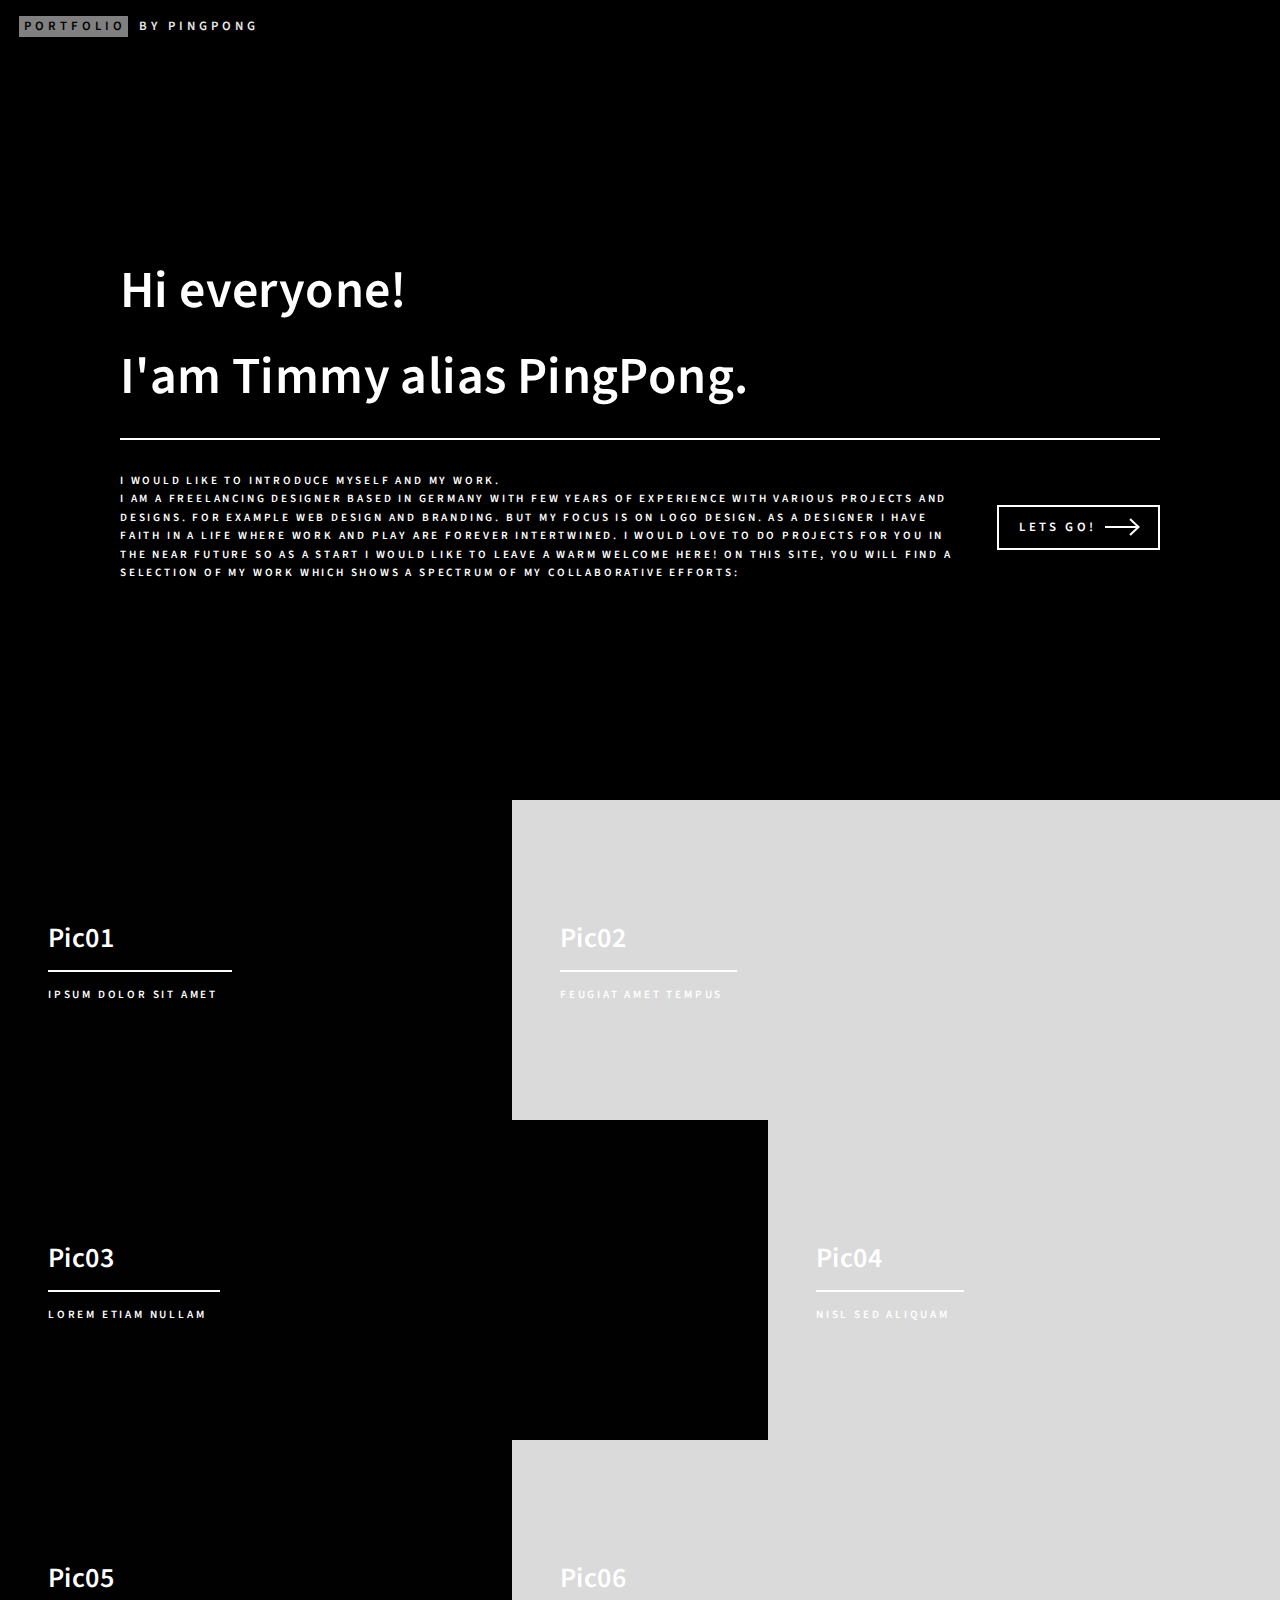
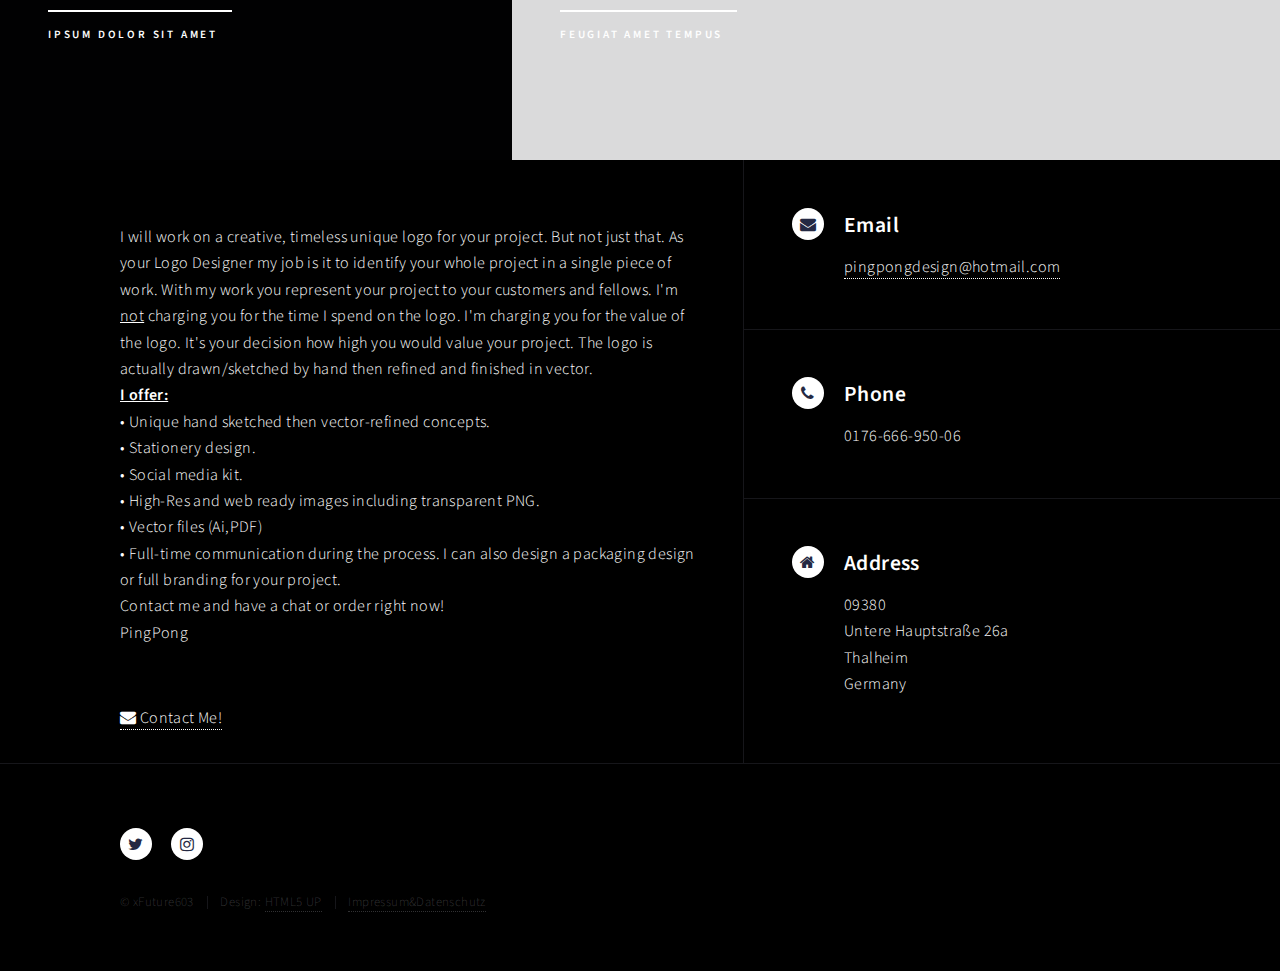
==== commit d5f83540: "Added fontawesome + adjusted Timmy's wishes" ====
--- a/index.html
+++ b/index.html
@@ -7,6 +7,10 @@
     <meta name="Editor" content="Daniel 'xFuture' Uhlmann"/>
     <link rel="stylesheet" href="assets/css/main.css" />
     <link rel="shortcut icon" href="images/pingpongfav.ico">
+    <link
+        rel="stylesheet"
+        type="text/css"
+        href="https://maxcdn.bootstrapcdn.com/font-awesome/4.4.0/css/font-awesome.css">
 </head>
 <body>
     <!-- Wrapper -->
@@ -21,8 +25,8 @@
     <section id="banner" class="major">
             <div class="inner">
                 <header class="major">
-                    <h1>Hi everyone!
-                        I'am Timmy aka. PingPong</h1>
+                    <h1>Hi everyone!<br>
+                        I'am Timmy alias PingPong.</h1>
                 </header>
                 <div class="content">
                     <p>I would like to introduce myself and my work.
@@ -144,7 +148,7 @@
 								<div class="contact-method">
 									<span class="icon alt fa-envelope"></span>
 									<h3>Email</h3>
-									<a target="_top" href="mailto:pingpongdesign@hotmail.com">pingpongdesign@hotmail.com</a>
+									<a target="_top" href="mailto:pingpongdesign@hotmail.com?subject=I%20just%20wanna%20says%20Hi!&amp;body=Let%20me%20know%20what%20you%20think...">pingpongdesign@hotmail.com</a>
 								</div>
 							</section>
 						<section>
--- a/assets/css/main.css
+++ b/assets/css/main.css
@@ -3506,7 +3506,7 @@
 
 		#banner.major {
 			height: 75vh;
-			min-height: 30em;
+			min-height: 50em;
 			max-height: 50em;
 		}
 
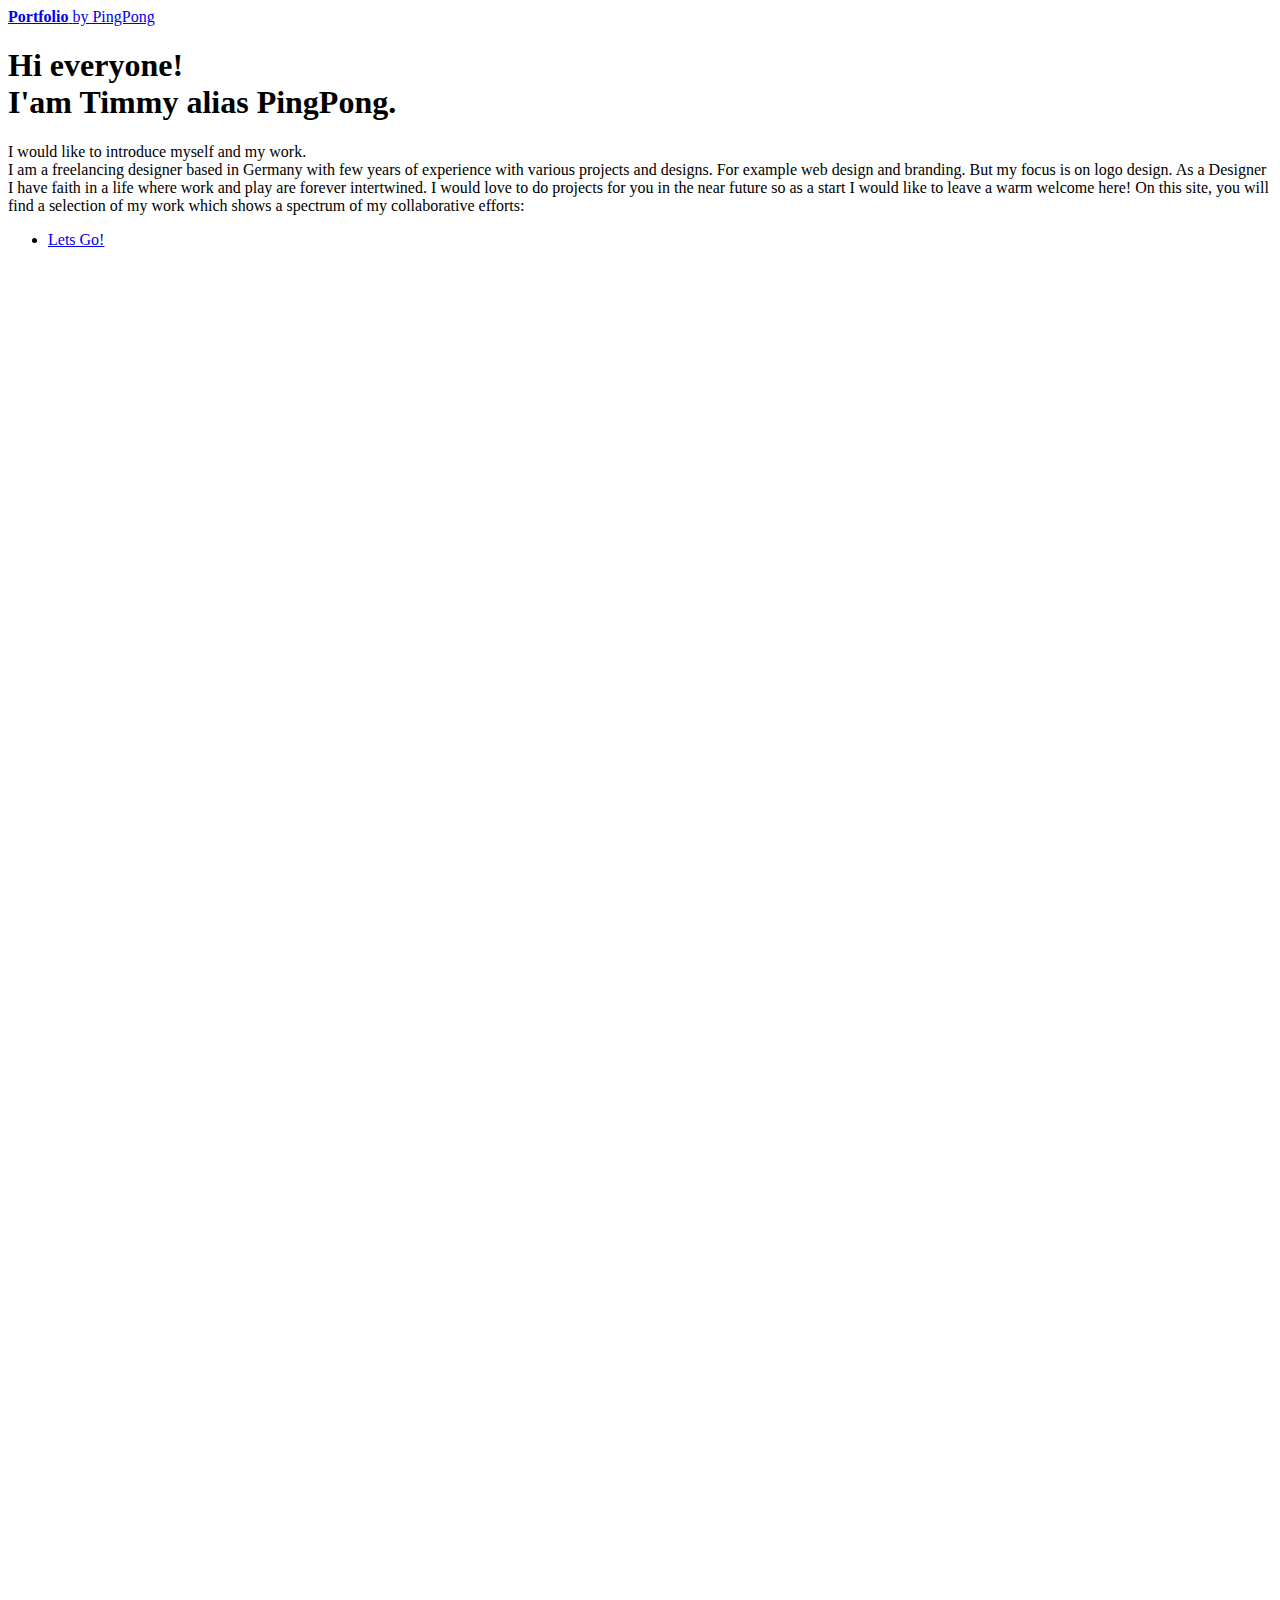
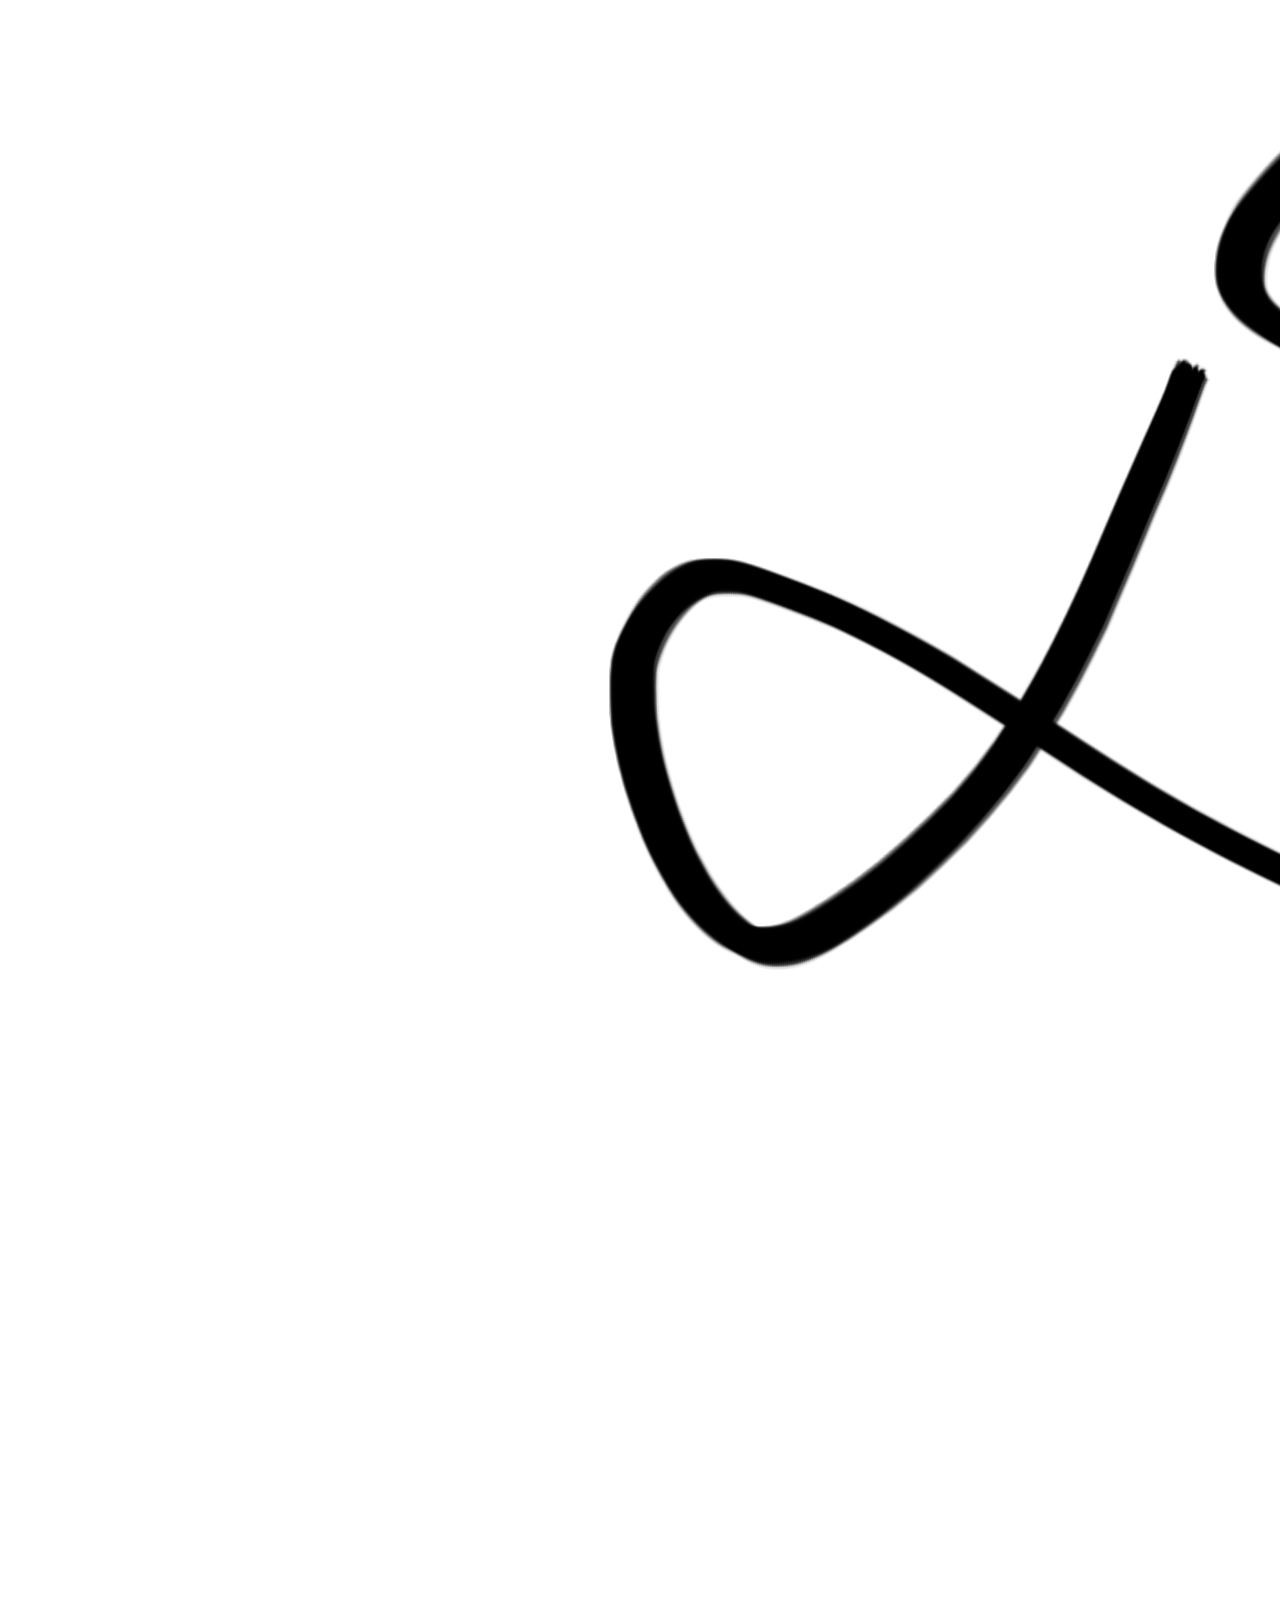
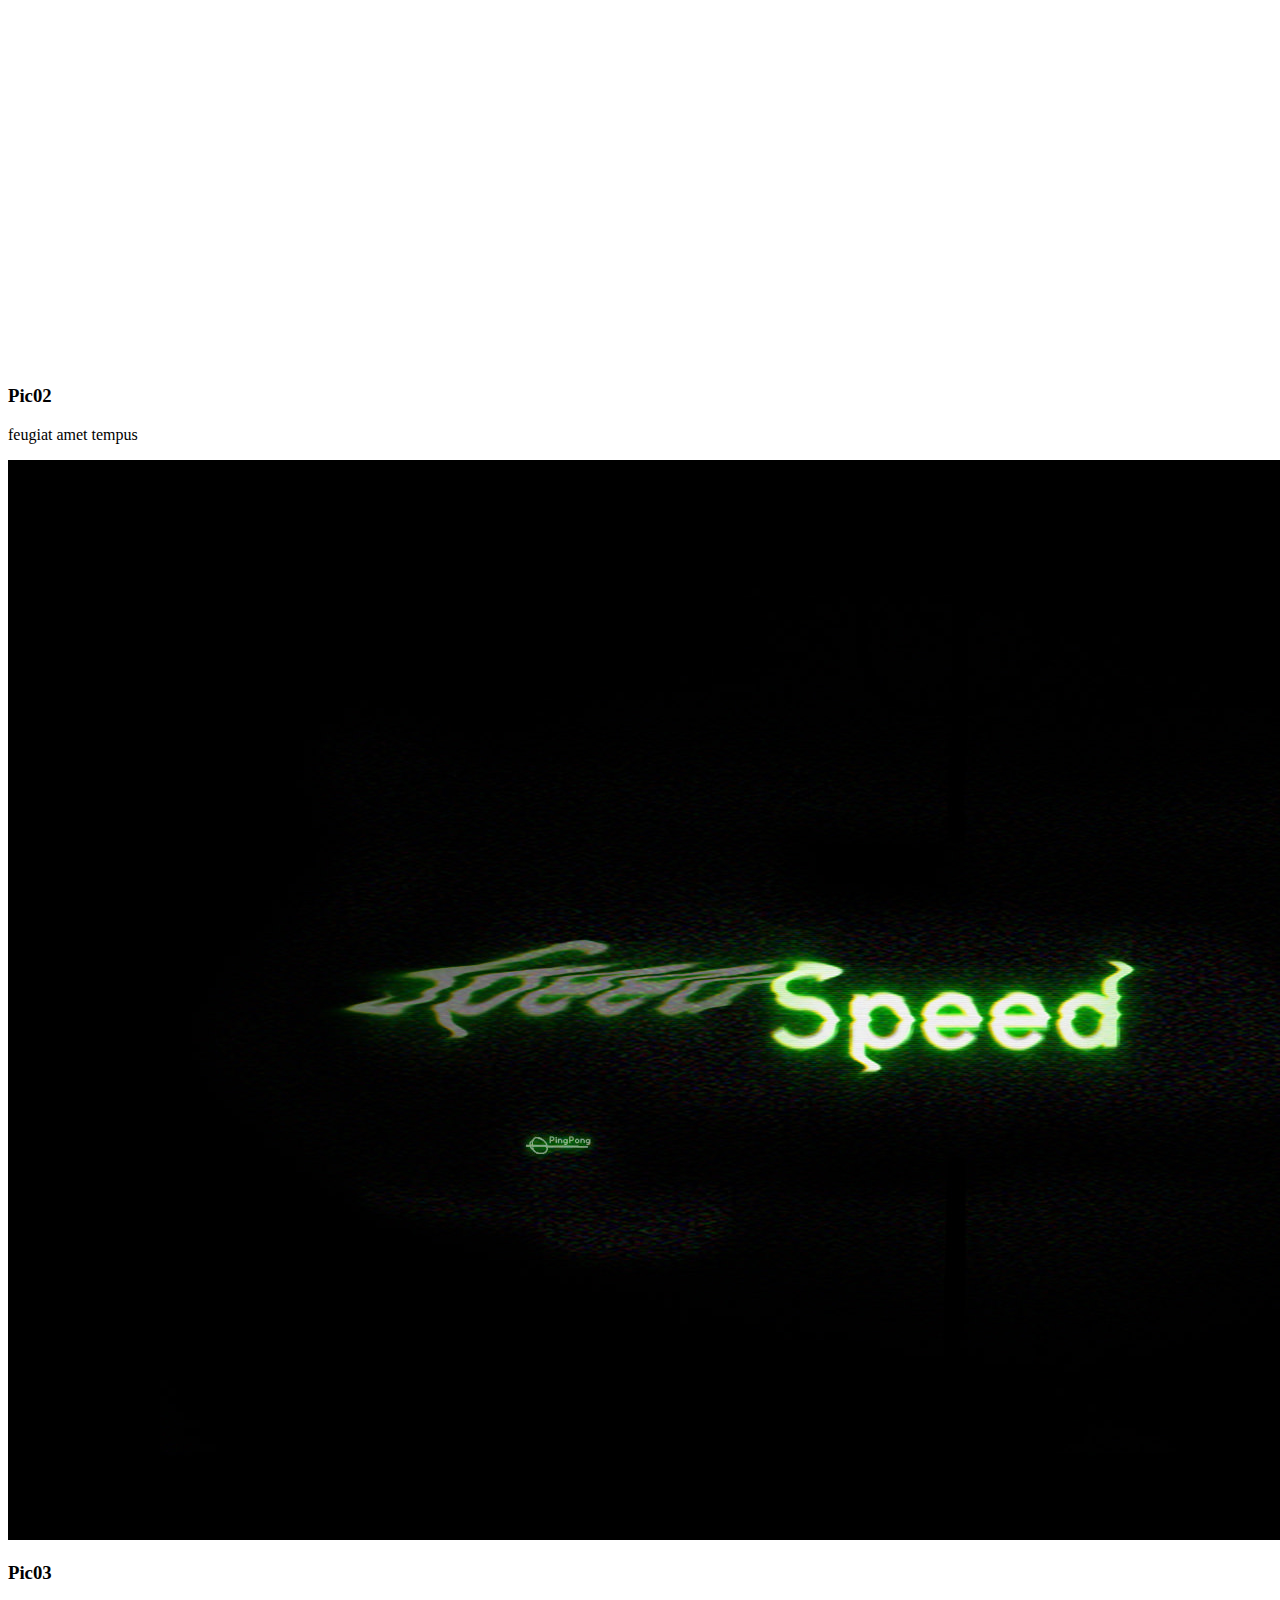
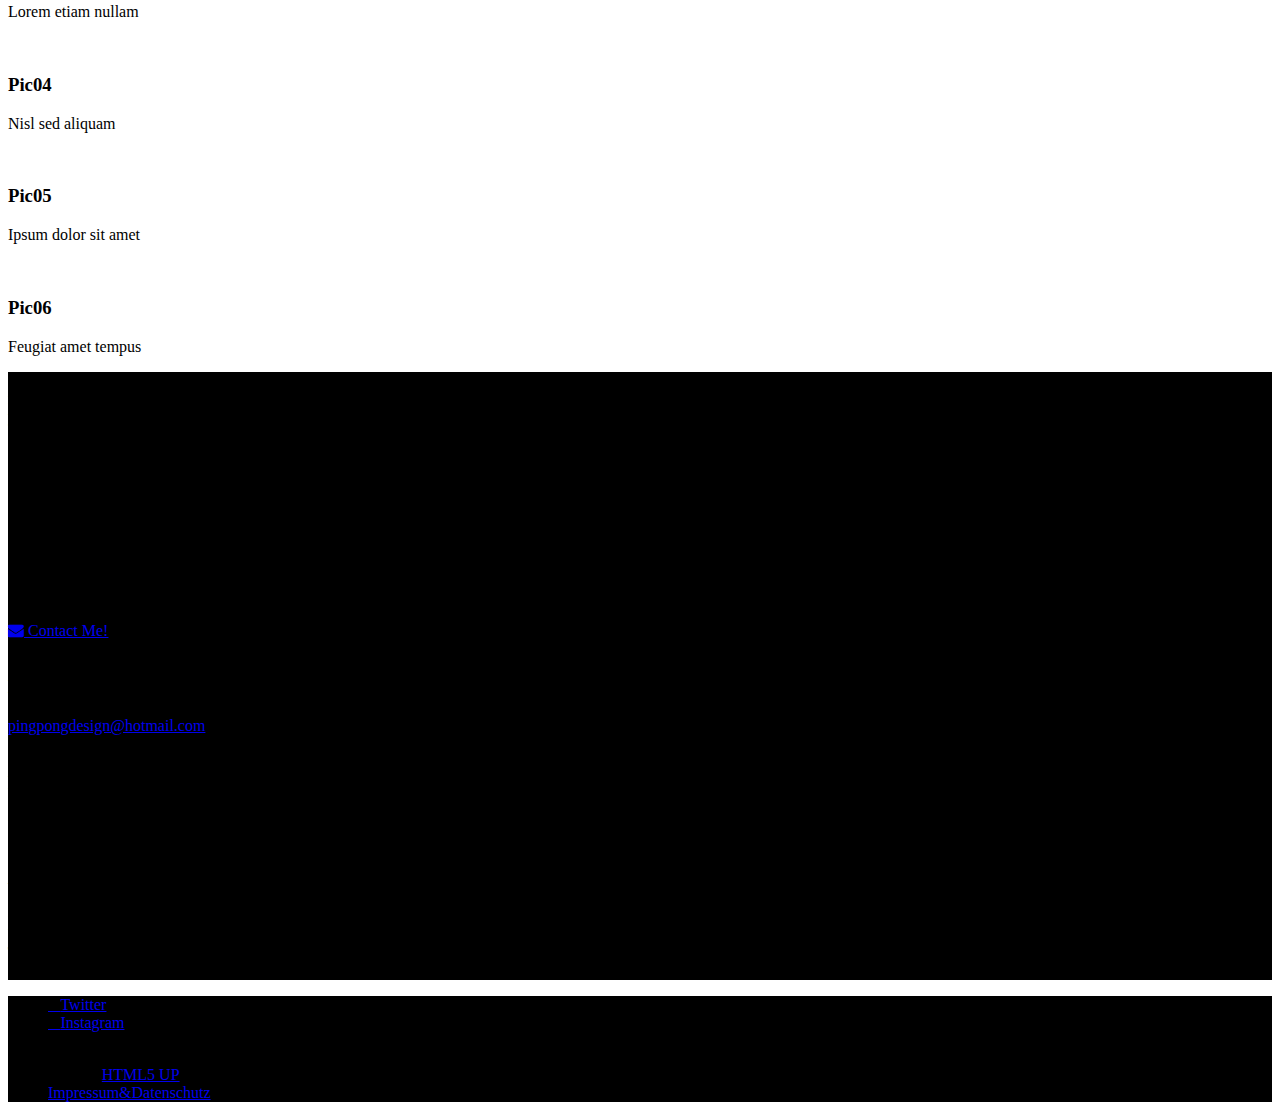
==== commit 1af14871: "added meta tag description" ====
--- a/index.html
+++ b/index.html
@@ -5,6 +5,7 @@
 	<meta charset="utf-8" />
     <meta name="viewport" content="width=device-width, initial-scale=1, user-scalable=no" />
     <meta name="Editor" content="Daniel 'xFuture' Uhlmann"/>
+    <meta name ="description=" content="Hey! My name is Timmy also known as PingPong and I design logos"
     <link rel="stylesheet" href="assets/css/main.css" />
     <link rel="shortcut icon" href="images/pingpongfav.ico">
     <link
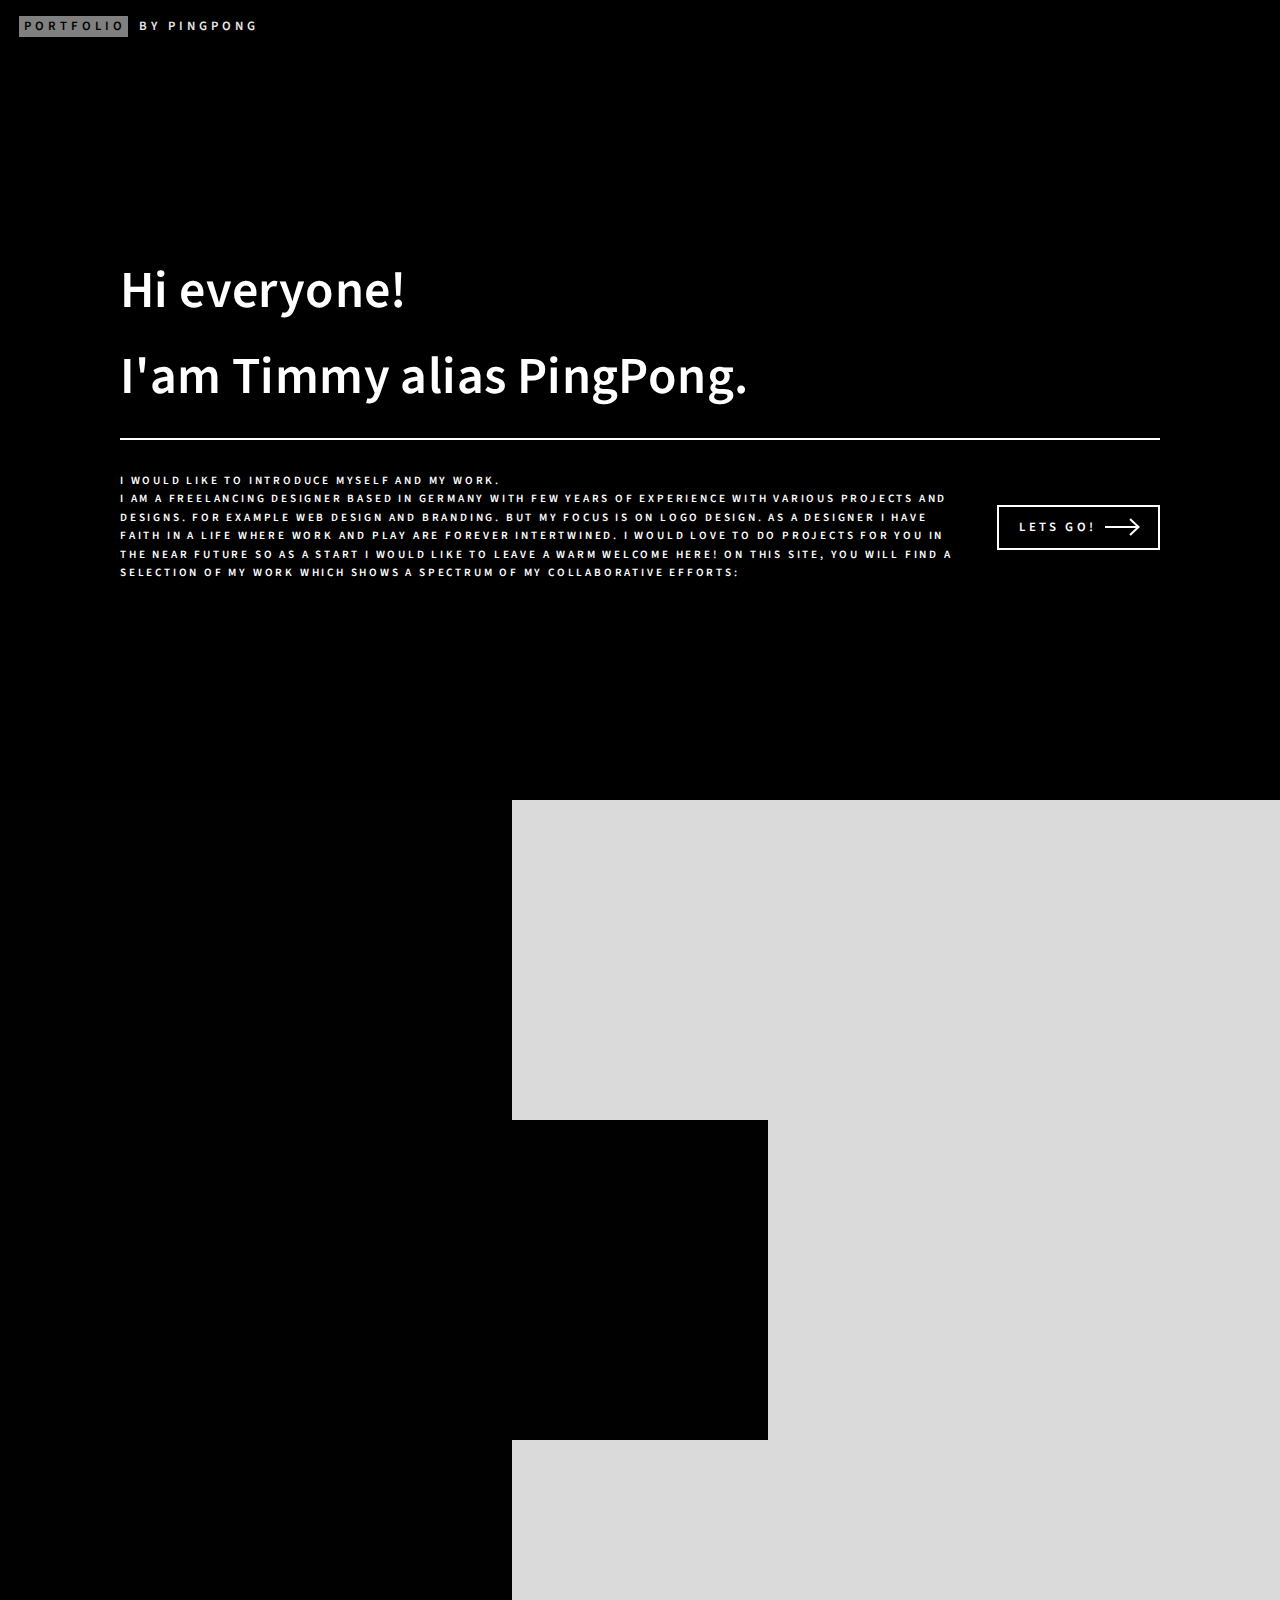
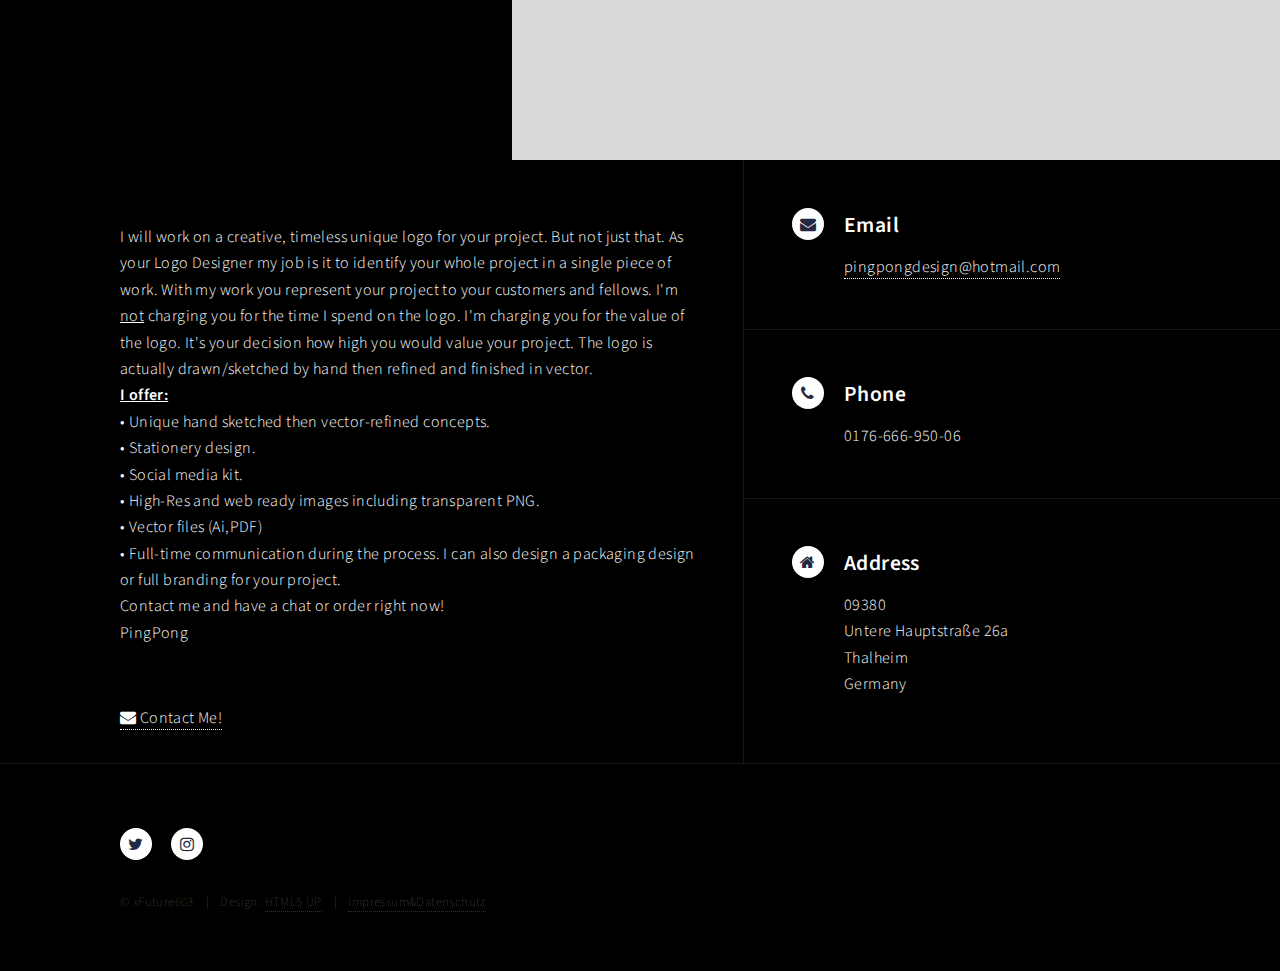
==== commit 8db9ea23: "changed a few thins + added terms.html" ====
--- a/index.html
+++ b/index.html
@@ -5,9 +5,9 @@
 	<meta charset="utf-8" />
     <meta name="viewport" content="width=device-width, initial-scale=1, user-scalable=no" />
     <meta name="Editor" content="Daniel 'xFuture' Uhlmann"/>
-    <meta name ="description=" content="Hey! My name is Timmy also known as PingPong and I design logos"
-    <link rel="stylesheet" href="assets/css/main.css" />
+    <meta name ="description=" content="Hey! My name is Timmy also known as PingPong and I design logos" />
     <link rel="shortcut icon" href="images/pingpongfav.ico">
+    <link rel="stylesheet" type="text/css" href="assets/css/main.css">
     <link
         rel="stylesheet"
         type="text/css"
@@ -16,7 +16,7 @@
 <body>
     <!-- Wrapper -->
     <div id="wrapper">
-    
+
     <!-- Header -->
 	<header id="header" class="alt">
         <a href="index.html" class="logo"><strong>Portfolio</strong> <span>by PingPong</span></a>
@@ -53,11 +53,11 @@
                 <section id="one" class="tiles">
                     <article>
                         <span class="image">
-                            <img src="images/pic01.png" alt="Picture 01" />
+                            <img src="images/pic03.jpg" alt="Picture 01" />
                         </span>
                         <header class="major">
-                            <h3><a class="link">Pic01</a></h3>
-                            <p>Ipsum dolor sit amet</p>
+                            <!--<h3><a class="link"></a></h3>
+                            <p>Ipsum dolor sit amet</p>-->
                         </header>
                     </article>
                     <article>
@@ -65,8 +65,8 @@
                             <img src="images/pic02.png" alt="" />
                         </span>
                         <header class="major">
-                            <h3><a class="link">Pic02</a></h3>
-                            <p>feugiat amet tempus</p>
+                            <!--<h3><a class="link"></a></h3>
+                            <p>feugiat amet tempus</p>-->
                         </header>
                     </article>
                     <article>
@@ -74,8 +74,8 @@
                             <img src="images/pic03.jpg" alt="" />
                         </span>
                         <header class="major">
-                            <h3><a class="link">Pic03</a></h3>
-                            <p>Lorem etiam nullam</p>
+                            <!--<h3><a class="link"></a></h3>
+                            <p>Lorem etiam nullam</p>-->
                         </header>
                     </article>
                     <article>
@@ -83,8 +83,8 @@
                             <img src="images/pic04.jpg" alt="" />
                         </span>
                         <header class="major">
-                            <h3><a class="link">Pic04</a></h3>
-                            <p>Nisl sed aliquam</p>
+                            <!--<h3><a class="link"></a></h3>
+                            <p>Nisl sed aliquam</p>-->
                         </header>
                     </article>
                     <article>
@@ -92,8 +92,8 @@
                             <img src="images/pic05.jpg" alt="" />
                         </span>
                         <header class="major">
-                            <h3><a class="link">Pic05</a></h3>
-                            <p>Ipsum dolor sit amet</p>
+                            <!--<h3><a class="link"></a></h3>
+                            <p>Ipsum dolor sit amet</p>-->
                         </header>
                     </article>
                     <article>
@@ -101,13 +101,12 @@
                             <img src="images/pic06.jpg" alt="" />
                         </span>
                         <header class="major">
-                            <h3><a class="link">Pic06</a></h3>
-                            <p>Feugiat amet tempus</p>
+                            <!--<h3><a class="link"></a></h3>
+                            <p>Feugiat amet tempus</p>-->
                         </header>
                     </article>
                 </section>
-
-        </div>
+    </div>
 				<!-- Contact -->
                 <section id="contact" style="
                 background-color: #000000">
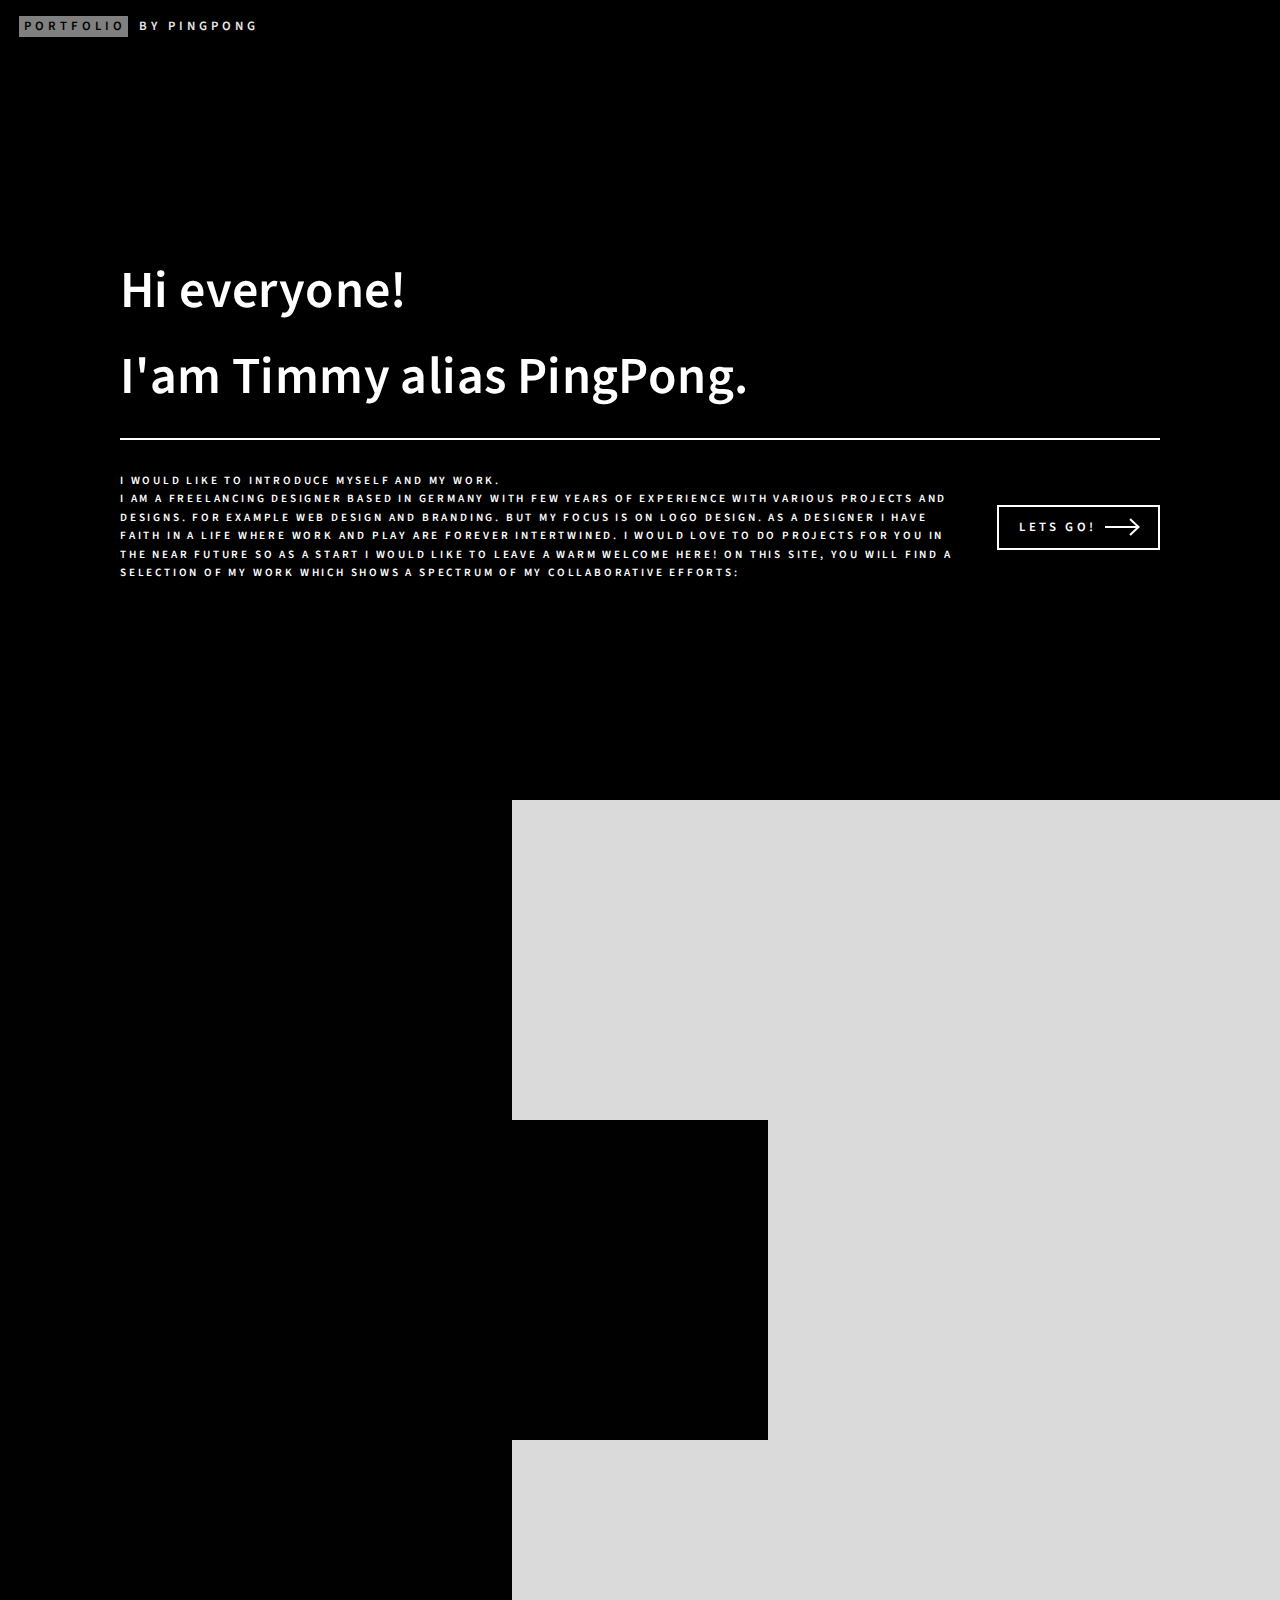
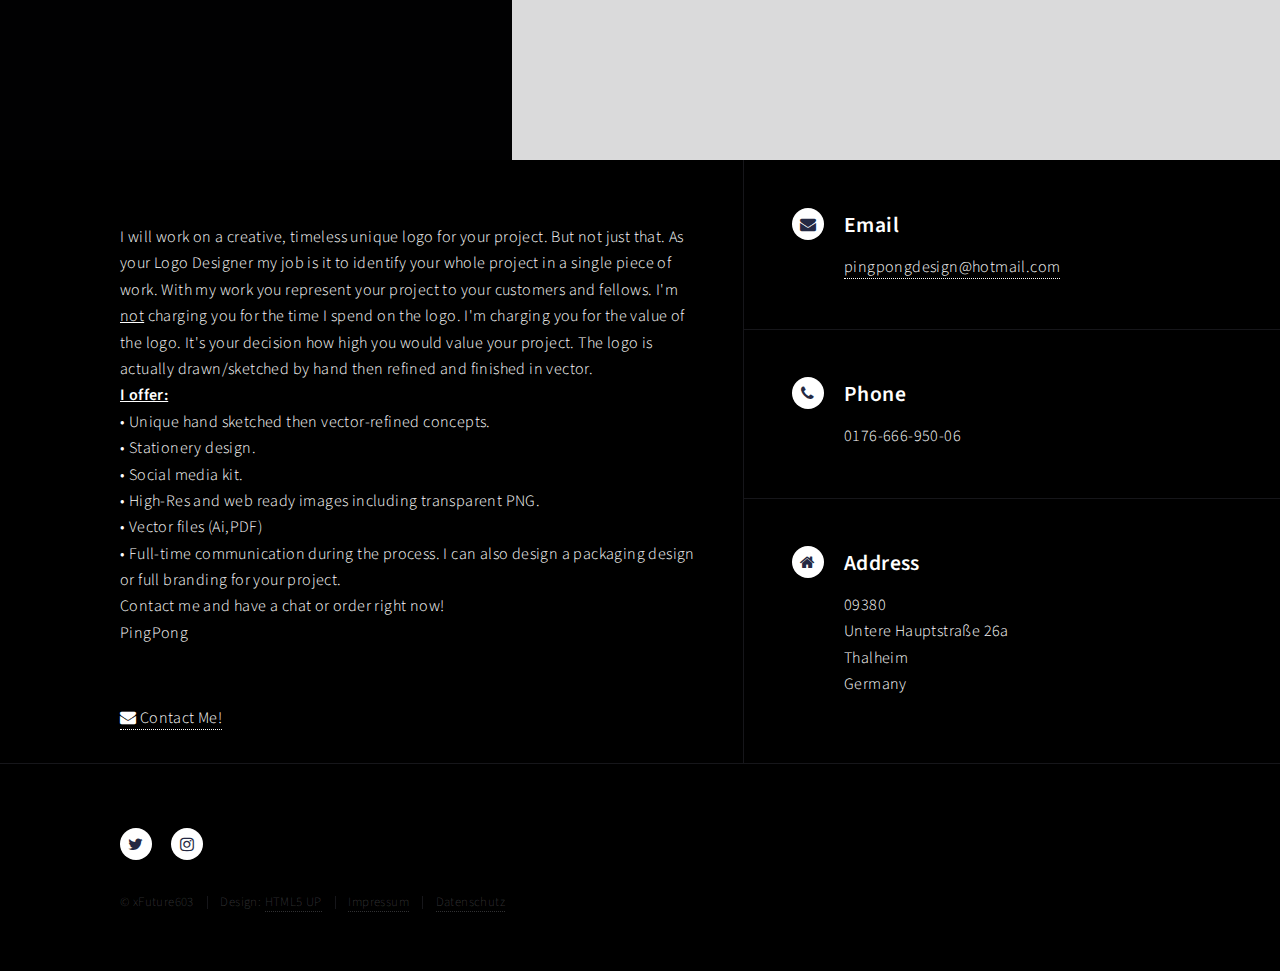
==== commit 1935dd74: "fixed index and fixed terms.html" ====
--- a/index.html
+++ b/index.html
@@ -180,7 +180,7 @@
                                 <li><a href="https://www.instagram.com/pingpong_design" class="icon alt fa-instagram"><span class="label">Instagram</span></a></li>
                             </ul>
                             <ul class="copyright">
-                                 <li>&copy; xFuture603</li><li>Design: <a href="https://html5up.net">HTML5 UP</a></li><li><a href="impressum.html">Impressum&Datenschutz</a>
+                                 <li>&copy; xFuture603</li><li>Design: <a href="https://html5up.net">HTML5 UP</a></li><li><a href="impressum.html">Impressum</li><li><a href="terms.html">Datenschutz</a></li></a>
                             </ul>
                         </div>
                 </footer>
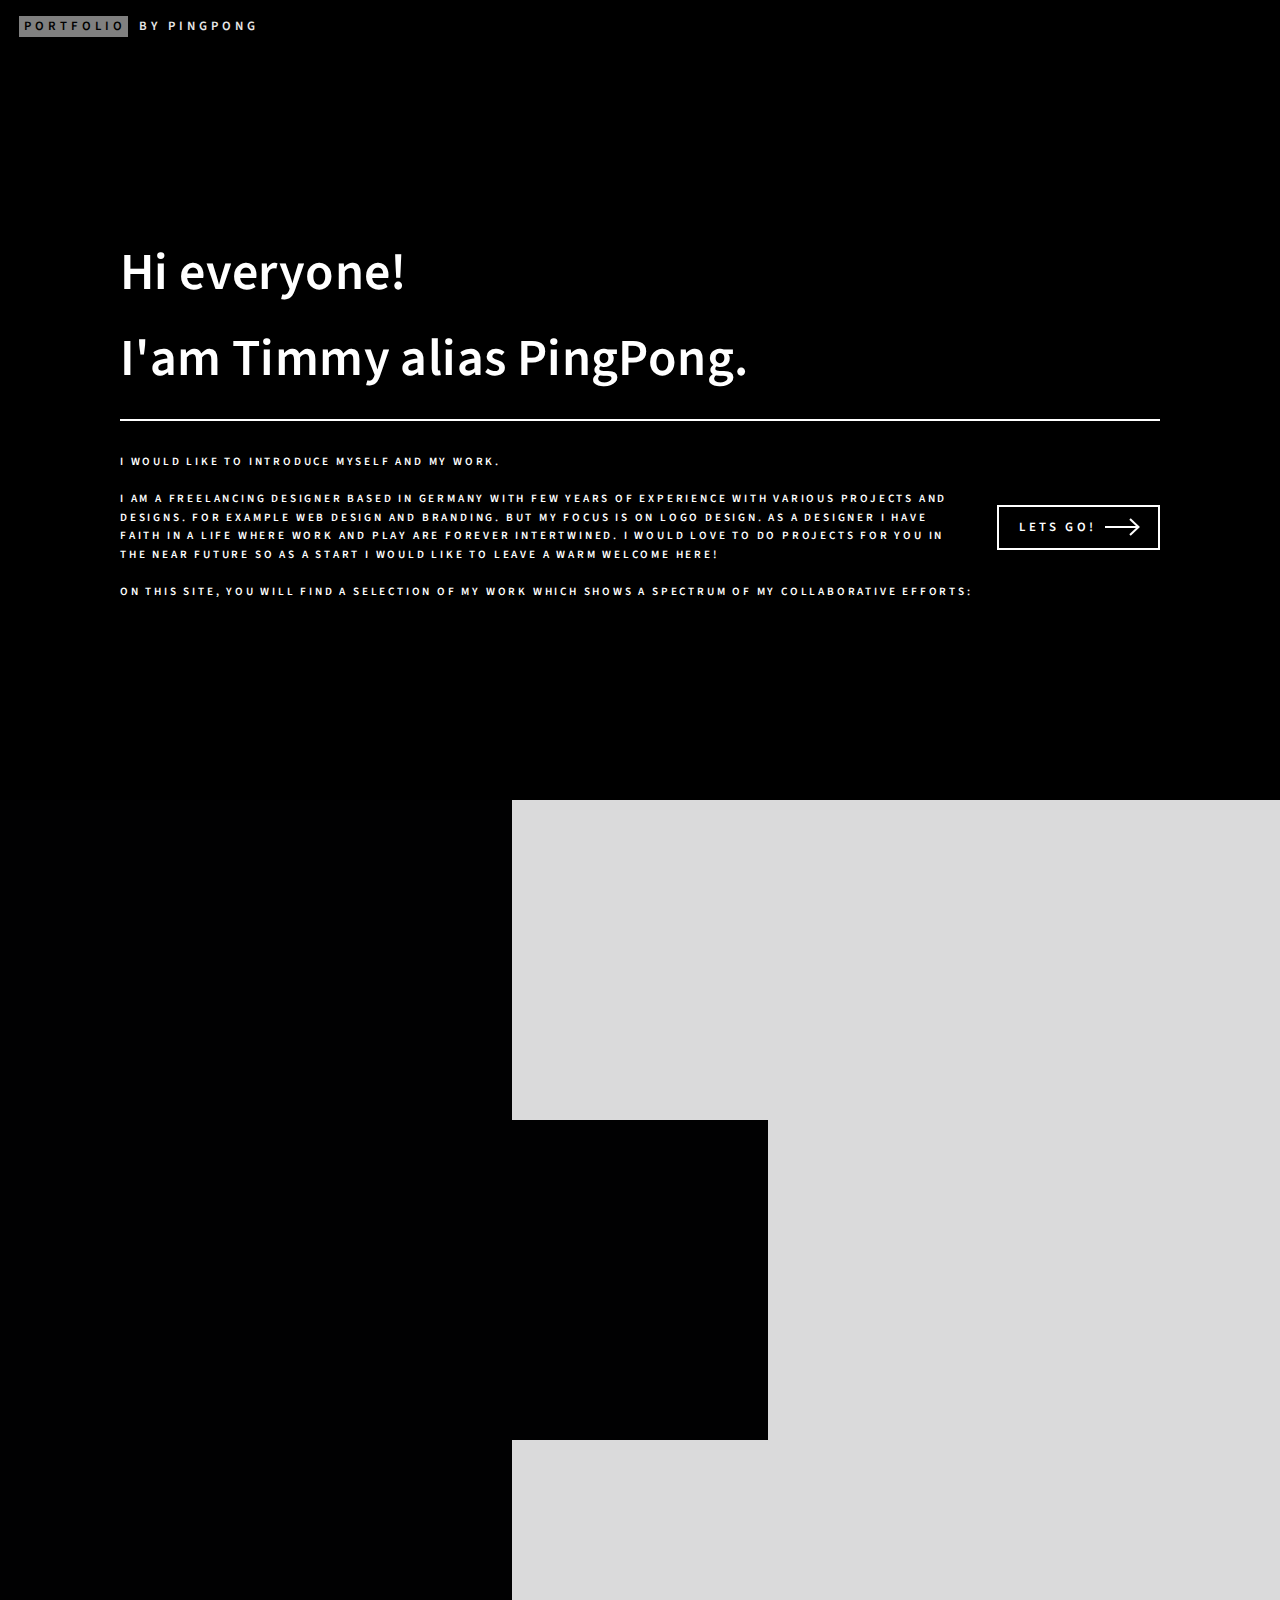
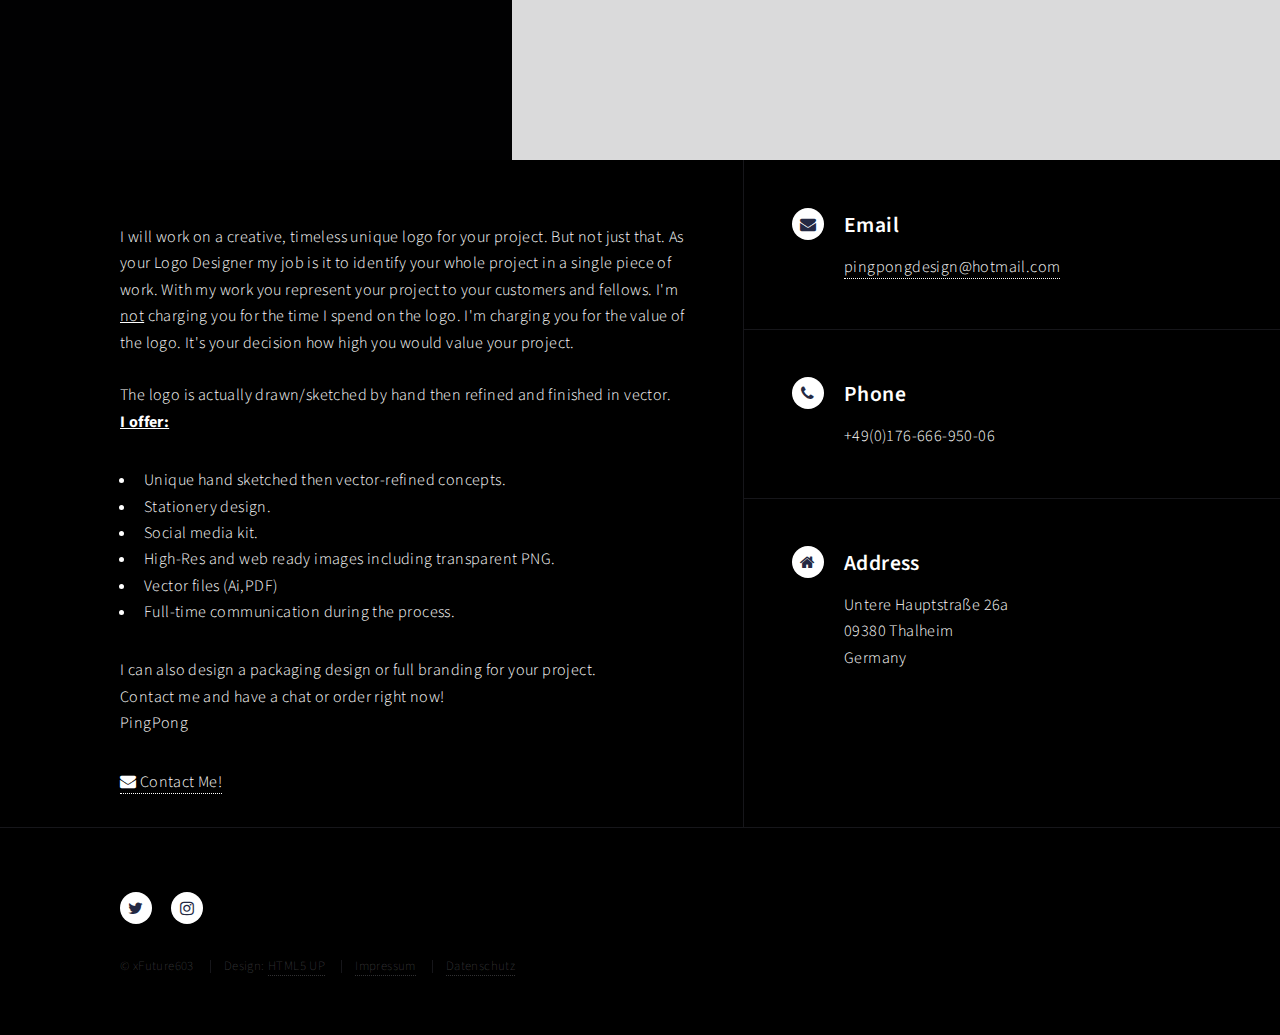
==== commit 0a372e98: "improved html and indent kappa" ====
--- a/index.html
+++ b/index.html
@@ -1,199 +1,175 @@
 <!DOCTYPE HTML>
 <html>
-<head>
-    <title>PingPong Designs</title>
-	<meta charset="utf-8" />
-    <meta name="viewport" content="width=device-width, initial-scale=1, user-scalable=no" />
-    <meta name="Editor" content="Daniel 'xFuture' Uhlmann"/>
-    <meta name ="description=" content="Hey! My name is Timmy also known as PingPong and I design logos" />
-    <link rel="shortcut icon" href="images/pingpongfav.ico">
-    <link rel="stylesheet" type="text/css" href="assets/css/main.css">
-    <link
-        rel="stylesheet"
-        type="text/css"
-        href="https://maxcdn.bootstrapcdn.com/font-awesome/4.4.0/css/font-awesome.css">
-</head>
-<body>
-    <!-- Wrapper -->
-    <div id="wrapper">
+	<head>
+		<title>PingPong Designs</title>
+		<meta charset="utf-8" />
+		<meta name="viewport" content="width=device-width, initial-scale=1, user-scalable=no" />
+		<meta name="Editor" content="Daniel 'xFuture' Uhlmann"/>
+		<meta name ="description=" content="Hey! My name is Timmy also known as PingPong and I design logos" />
+		<link rel="shortcut icon" href="images/pingpongfav.ico">
+		<link rel="stylesheet" type="text/css" href="assets/css/main.css">
+		<link rel="stylesheet" type="text/css" href="https://maxcdn.bootstrapcdn.com/font-awesome/4.4.0/css/font-awesome.css">
+	</head>
+	<body>
+		<!-- Wrapper -->
+		<div id="wrapper">
 
-    <!-- Header -->
-	<header id="header" class="alt">
-        <a href="index.html" class="logo"><strong>Portfolio</strong> <span>by PingPong</span></a>
-    </header>
-    
-    <!-- Banner -->
-    <section id="banner" class="major">
-            <div class="inner">
-                <header class="major">
-                    <h1>Hi everyone!<br>
-                        I'am Timmy alias PingPong.</h1>
-                </header>
-                <div class="content">
-                    <p>I would like to introduce myself and my work.
-                        <br />
-                        I am a freelancing designer based in Germany with
-                        few years of experience with various projects and designs. For example web design and branding.
-                        But my focus is on logo design.
-                        As a Designer I have faith in a life where work and play are forever intertwined.
-                        I would love to do projects for you in the near future so as a start I would like to leave a warm welcome here!
+			<!-- Header -->
+			<header id="header" class="alt">
+				<a href="index.html" class="logo"><strong>Portfolio</strong> <span>by PingPong</span></a>
+			</header>
 
-                        On this site, you will find a selection of my work which shows a spectrum of my collaborative efforts:</p>
-                    <ul class="actions">
-                        <li><a href="#one" class="button next scrolly">Lets Go!</a></li>
-                    </ul>
-                </div>
-            </div>
-    </section>
+			<!-- Banner -->
+			<section id="banner" class="major">
+				<div class="inner">
+					<header class="major">
+						<h1>Hi everyone!<br>I'am Timmy alias PingPong.</h1>
+					</header>
+					<div class="content">
+						<p>I would like to introduce myself and my work.<br /><br >I am a freelancing designer based in Germany with few years of experience with various projects and designs. For example web design and branding. But my focus is on logo design. As a Designer I have faith in a life where work and play are forever intertwined. I would love to do projects for you in the near future so as a start I would like to leave a warm welcome here!<br /><br />On this site, you will find a selection of my work which shows a spectrum of my collaborative efforts:</p>
+						<ul class="actions">
+							<li>
+								<a href="#one" class="button next scrolly">Lets Go!</a>
+							</li>
+						</ul>
+					</div>
+				</div>
+			</section>
 
-    <!-- Main_Teil -->
-    <div id="main">
+			<!-- Main_Teil -->
+			<div id="main">
 
-            <!-- Eins -->
-                <section id="one" class="tiles">
-                    <article>
-                        <span class="image">
-                            <img src="images/pic03.jpg" alt="Picture 01" />
-                        </span>
-                        <header class="major">
-                            <!--<h3><a class="link"></a></h3>
-                            <p>Ipsum dolor sit amet</p>-->
-                        </header>
-                    </article>
-                    <article>
-                        <span class="image">
-                            <img src="images/pic02.png" alt="" />
-                        </span>
-                        <header class="major">
-                            <!--<h3><a class="link"></a></h3>
-                            <p>feugiat amet tempus</p>-->
-                        </header>
-                    </article>
-                    <article>
-                        <span class="image">
-                            <img src="images/pic03.jpg" alt="" />
-                        </span>
-                        <header class="major">
-                            <!--<h3><a class="link"></a></h3>
-                            <p>Lorem etiam nullam</p>-->
-                        </header>
-                    </article>
-                    <article>
-                        <span class="image">
-                            <img src="images/pic04.jpg" alt="" />
-                        </span>
-                        <header class="major">
-                            <!--<h3><a class="link"></a></h3>
-                            <p>Nisl sed aliquam</p>-->
-                        </header>
-                    </article>
-                    <article>
-                        <span class="image">
-                            <img src="images/pic05.jpg" alt="" />
-                        </span>
-                        <header class="major">
-                            <!--<h3><a class="link"></a></h3>
-                            <p>Ipsum dolor sit amet</p>-->
-                        </header>
-                    </article>
-                    <article>
-                        <span class="image">
-                            <img src="images/pic06.jpg" alt="" />
-                        </span>
-                        <header class="major">
-                            <!--<h3><a class="link"></a></h3>
-                            <p>Feugiat amet tempus</p>-->
-                        </header>
-                    </article>
-                </section>
-    </div>
-				<!-- Contact -->
-                <section id="contact" style="
-                background-color: #000000">
-					<div class="inner">
+				<!-- Eins -->
+				<section id="one" class="tiles">
+					<article>
+						<span class="image">
+							<img src="images/pic01.jpg.jpg" alt="Picture 01" />
+						</span>
+						<header class="major">
+							<!--<h3><a class="link"></a></h3>
+							<p>Ipsum dolor sit amet</p>-->
+						</header>
+					</article>
+					<article>
+						<span class="image">
+							<img src="images/pic02.jpg.jpg" alt="" />
+						</span>
+						<header class="major">
+							<!--<h3><a class="link"></a></h3>
+							<p>feugiat amet tempus</p>-->
+						</header>
+					</article>
+					<article>
+						<span class="image">
+							<img src="images/pic03.jpg.jpg" alt="" />
+						</span>
+						<header class="major">
+							<!--<h3><a class="link"></a></h3>
+							<p>Lorem etiam nullam</p>-->
+						</header>
+					</article>
+					<article>
+						<span class="image">
+							<img src="images/pic04.jpg.png" alt="" />
+						</span>
+						<header class="major">
+							<!--<h3><a class="link"></a></h3>
+							<p>Nisl sed aliquam</p>-->
+						</header>
+					</article>
+					<article>
+						<span class="image">
+							<img src="images/pic05.jpg.jpg" alt="" />
+						</span>
+						<header class="major">
+							<!--<h3><a class="link"></a></h3>
+							<p>Ipsum dolor sit amet</p>-->
+						</header>
+					</article>
+					<article>
+						<span class="image">
+							<img src="images/pic06.jpg.jpg" alt="" />
+						</span>
+						<header class="major">
+							<!--<h3><a class="link"></a></h3>
+							<p>Feugiat amet tempus</p>-->
+						</header>
+					</article>
+				</section>
+			</div>
+
+			<!-- Contact -->
+			<section id="contact" style="background-color: #000000;">
+				<div class="inner">
+					<section>
+						<div class="text">
+							<p>I will work on a creative, timeless unique logo for your project. But not just that. As your Logo Designer my job is it to identify your whole project in a single piece of work. With my work you represent your project to your customers and fellows. I'm <u>not</u> charging you for the time I spend on the logo. I'm charging you for the value of the logo. It's your decision how high you would value your project.<br /><br />The logo is actually drawn/sketched by hand then refined and finished in vector.<br /><span style="font-weight: bold;text-decoration: underline;">I offer:</span></p>
+							<ul>
+								<li>Unique hand sketched then vector-refined concepts.</li>
+								<li>Stationery design.</li>
+								<li>Social media kit.</li>
+								<li>High-Res and web ready images including transparent PNG.</li>
+								<li>Vector files (Ai,PDF)</li>
+								<li>Full-time communication during the process.</li>
+							</ul>
+							<p>I can also design a packaging design or full branding for your project.<br />Contact me and have a chat or order right now!<br />PingPong</p>
+							<a href="mailto:pingpongdesign@hotmail.com?subject=I%20just%20wanna%20says%20Hi!&amp;body=Let%20me%20know%20what%20you%20think..." class="btn btn-primary btn-round">
+								<i class="fa fa-envelope"></i> Contact Me!
+							</a>
+							<!--<form action="mailto:pingpongdesign@hotmail.com" method="GET">
+								<input type="submit" value="Write me an email!" />
+							</form>-->
+						</div>
+					</section>
+					<section class="split">
 						<section>
-                            <div class="text">
-                                <p>I will work on a creative, timeless unique logo for your project.
-
-                                    But not just that.
-                                    As your Logo Designer my job is it to identify your whole project in a single piece of work. 
-                                    With my work you represent your project to your customers and fellows.
-                                    I'm <u>not</u> charging you for the time I spend on the logo.
-                                    I'm charging you for the value of the logo.
-                                    It's your decision how high you would value your project.
-                                    
-                                    The logo is actually drawn/sketched by hand then refined and finished in vector.
-                                    <br><strong><u>I offer:</u></strong><br>
-                                    • Unique hand sketched then vector-refined concepts.</br>
-                                    • Stationery design.<br>
-                                    • Social media kit.</br>
-                                    • High-Res and web ready images including transparent PNG.<br>
-                                    • Vector files (Ai,PDF)</br>
-                                    • Full-time communication during the process.
-                                    
-                                    I can also design a packaging design or full branding for your project.<br>
-                                    
-                                    Contact me and have a chat or order right now!<br>
-                                    PingPong</p></br>
-                            <!--<form action="mailto:pingpongdesign@hotmail.com" method="GET">-->
-                            <a href="mailto:pingpongdesign@hotmail.com?subject=I%20just%20wanna%20says%20Hi!&amp;body=Let%20me%20know%20what%20you%20think..." class="btn btn-primary btn-round">
-                                    <i class="fa fa-envelope"></i> Contact Me!
-                            </a>
-                                <!--<input type="submit" value="Write me an email!" />-->
-                            <!--</form>-->
-
-						</section>
-						<section class="split">
-							<section>
-								<div class="contact-method">
-									<span class="icon alt fa-envelope"></span>
-									<h3>Email</h3>
-									<a target="_top" href="mailto:pingpongdesign@hotmail.com?subject=I%20just%20wanna%20says%20Hi!&amp;body=Let%20me%20know%20what%20you%20think...">pingpongdesign@hotmail.com</a>
-								</div>
-							</section>
-						<section>
-								<div class="contact-method">
-									<span class="icon alt fa-phone"></span>
-									<h3>Phone</h3>
-									<span>0176-666-950-06</span>
-								</div>
+							<div class="contact-method">
+								<span class="icon alt fa-envelope"></span>
+								<h3>Email</h3>
+								<a target="_top" href="mailto:pingpongdesign@hotmail.com?subject=I%20just%20wanna%20says%20Hi!&amp;body=Let%20me%20know%20what%20you%20think...">pingpongdesign@hotmail.com</a>
+							</div>
 						</section>
 						<section>
-								<div class="contact-method">
-									<span class="icon alt fa-home"></span>
-								    <h3>Address</h3>
-									<span>09380 <br>Untere Hauptstraße 26a <br />
-									Thalheim           <br />
-									Germany</span>
-								</div>
+							<div class="contact-method">
+								<span class="icon alt fa-phone"></span>
+								<h3>Phone</h3>
+								<span>+49(0)176-666-950-06</span>
+							</div>
 						</section>
+						<section>
+							<div class="contact-method">
+								<span class="icon alt fa-home"></span>
+								<h3>Address</h3>
+								<span>Untere Hauptstraße 26a<br />09380 Thalheim<br />Germany</span>
+							</div>
 						</section>
-					</div>
-                </section>
-                
-                <!-- Footer -->
-				<footer id="footer" style="
-                background-color: #000000">
-                        <div class="inner">
-                            <ul class="icons">
-                                <li><a href="https://twitter.com/timmee_y" class="icon alt fa-twitter"><span class="label">Twitter</span></a></li>
-                                <li><a href="https://www.instagram.com/pingpong_design" class="icon alt fa-instagram"><span class="label">Instagram</span></a></li>
-                            </ul>
-                            <ul class="copyright">
-                                 <li>&copy; xFuture603</li><li>Design: <a href="https://html5up.net">HTML5 UP</a></li><li><a href="impressum.html">Impressum</li><li><a href="terms.html">Datenschutz</a></li></a>
-                            </ul>
-                        </div>
-                </footer>
-    
-    </div>
+					</section>
+				</div>
+			</section>
 
-    <!-- Scripts -->
-	<script src="assets/js/jquery.min.js"></script>
-	<script src="assets/js/jquery.scrolly.min.js"></script>
-	<script src="assets/js/jquery.scrollex.min.js"></script>
-	<script src="assets/js/skel.min.js"></script>
-	<script src="assets/js/util.js"></script>
-    <script src="assets/js/main.js"></script>
+			<!-- Footer -->
+			<footer id="footer" style="background-color: #000000;">
+				<div class="inner">
+					<ul class="icons">
+						<li><a href="https://twitter.com/pingpongdesigns" class="icon alt fa-twitter"><span class="label">Twitter</span></a></li>
+						<li><a href="https://www.instagram.com/pingpong_design" class="icon alt fa-instagram"><span class="label">Instagram</span></a></li>
+					</ul>
+					<ul class="copyright">
+						<li>&copy; xFuture603</li>
+						<li>Design: <a href="https://html5up.net">HTML5 UP</a></li>
+						<li><a href="impressum.html">Impressum</a></li>
+						<li><a href="terms.html">Datenschutz</a></li>
+					</ul>
+				</div>
+			</footer>
+		</div>
 
-</body>
+		<!-- Scripts -->
+		<script src="assets/js/jquery.min.js"></script>
+		<script src="assets/js/jquery.scrolly.min.js"></script>
+		<script src="assets/js/jquery.scrollex.min.js"></script>
+		<script src="assets/js/skel.min.js"></script>
+		<script src="assets/js/util.js"></script>
+		<script src="assets/js/main.js"></script>
+	</body>
 </html>